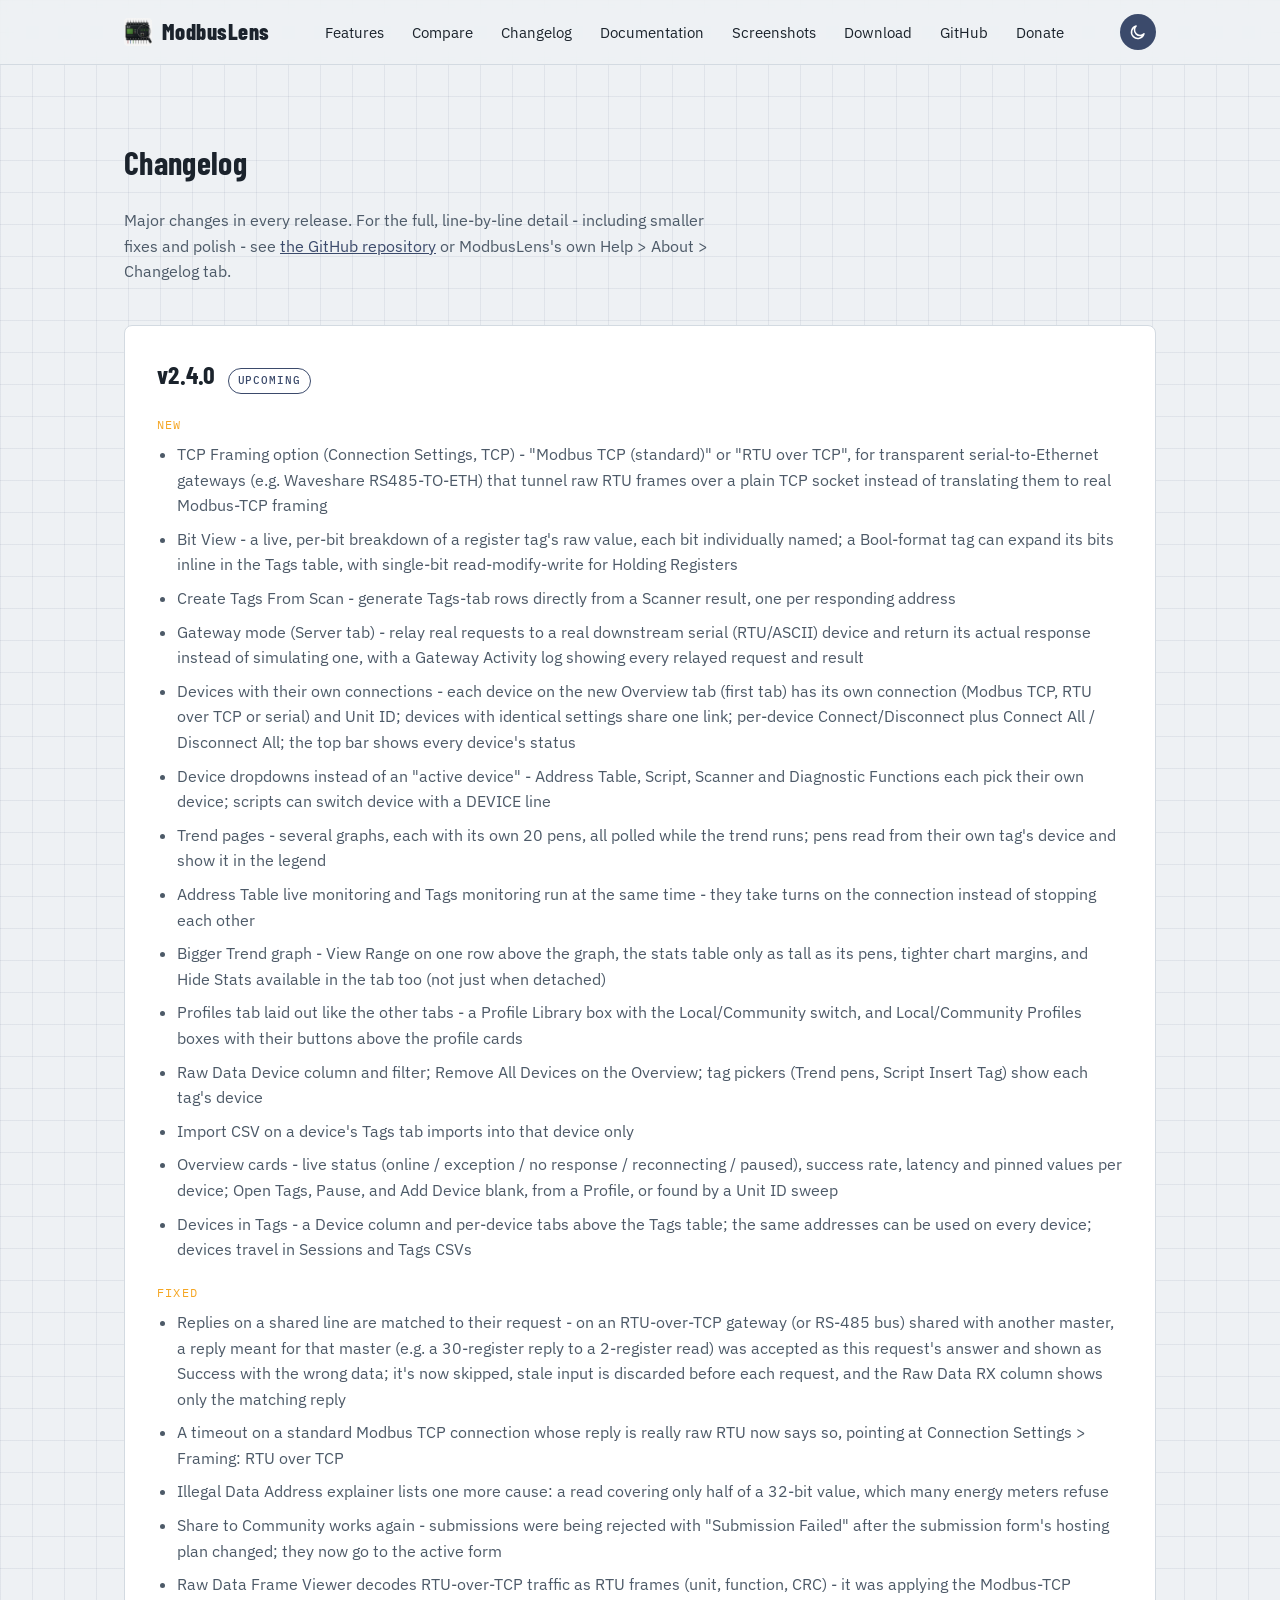
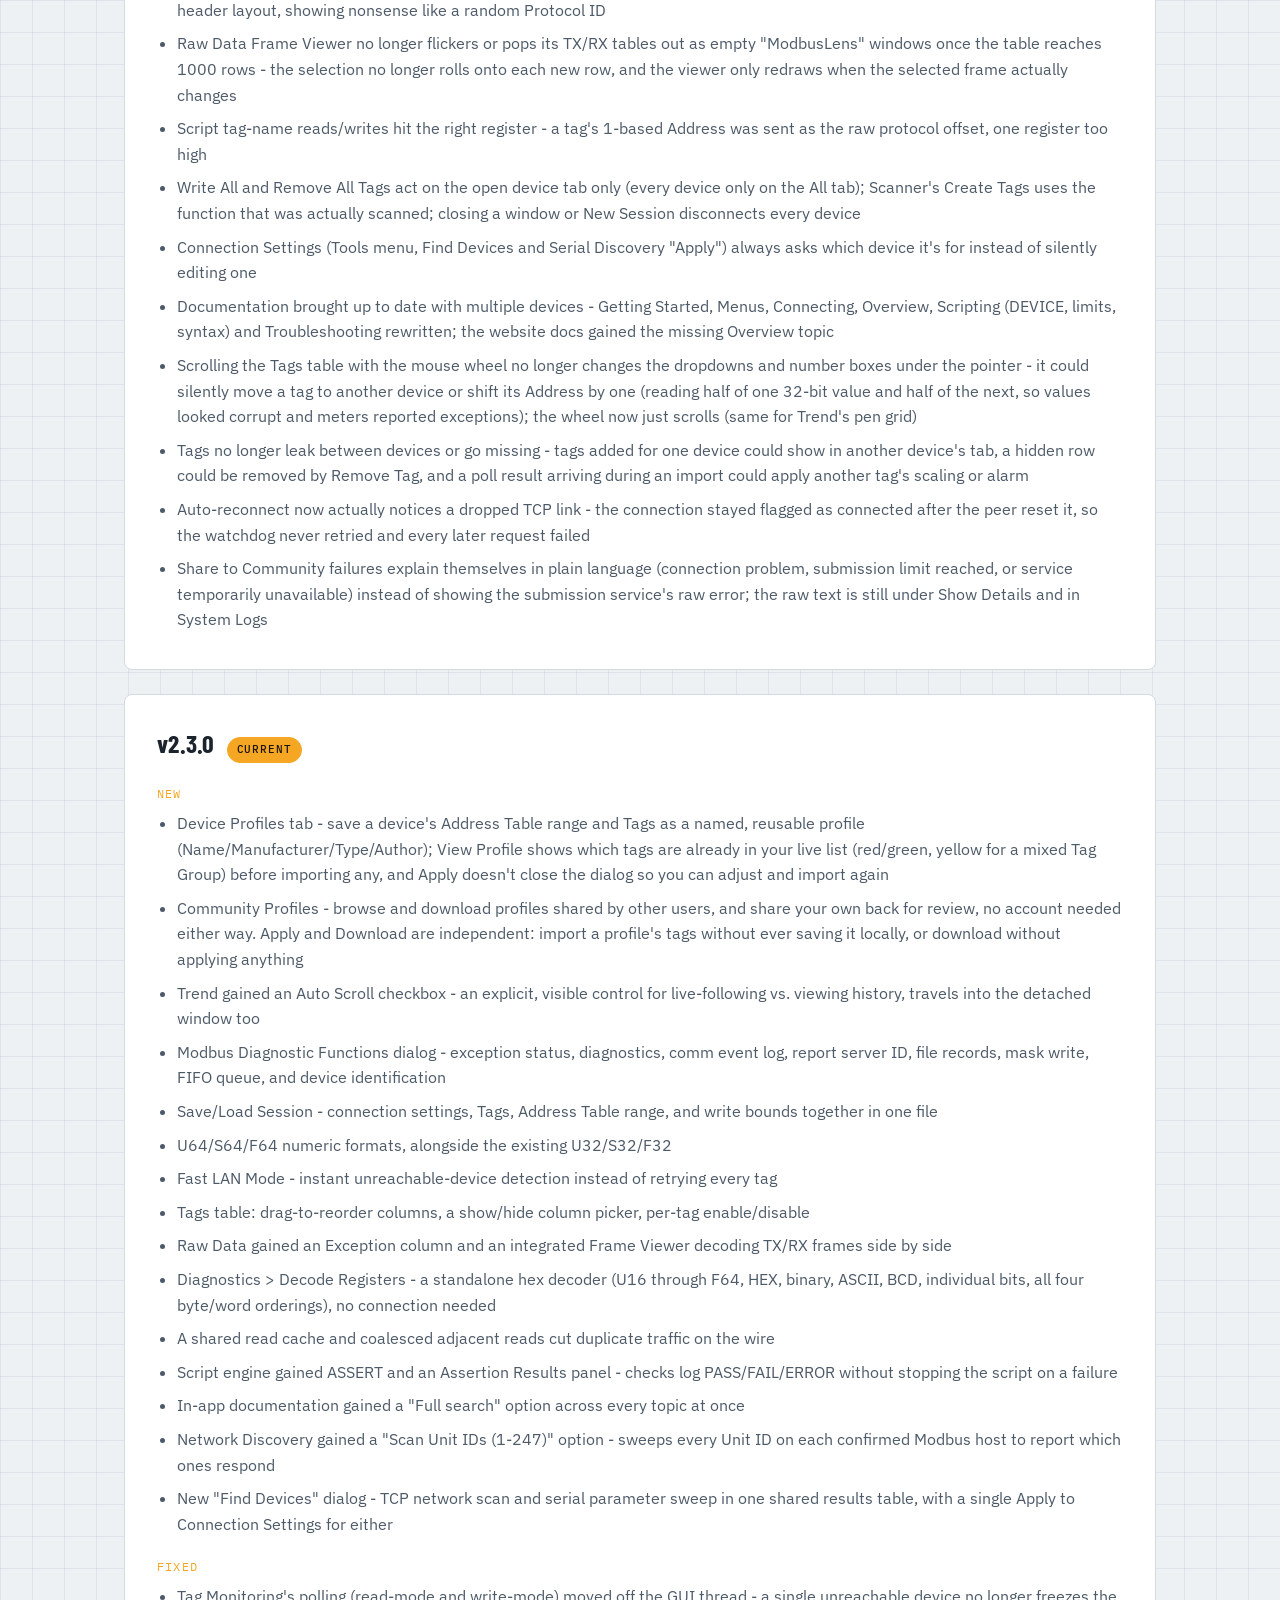
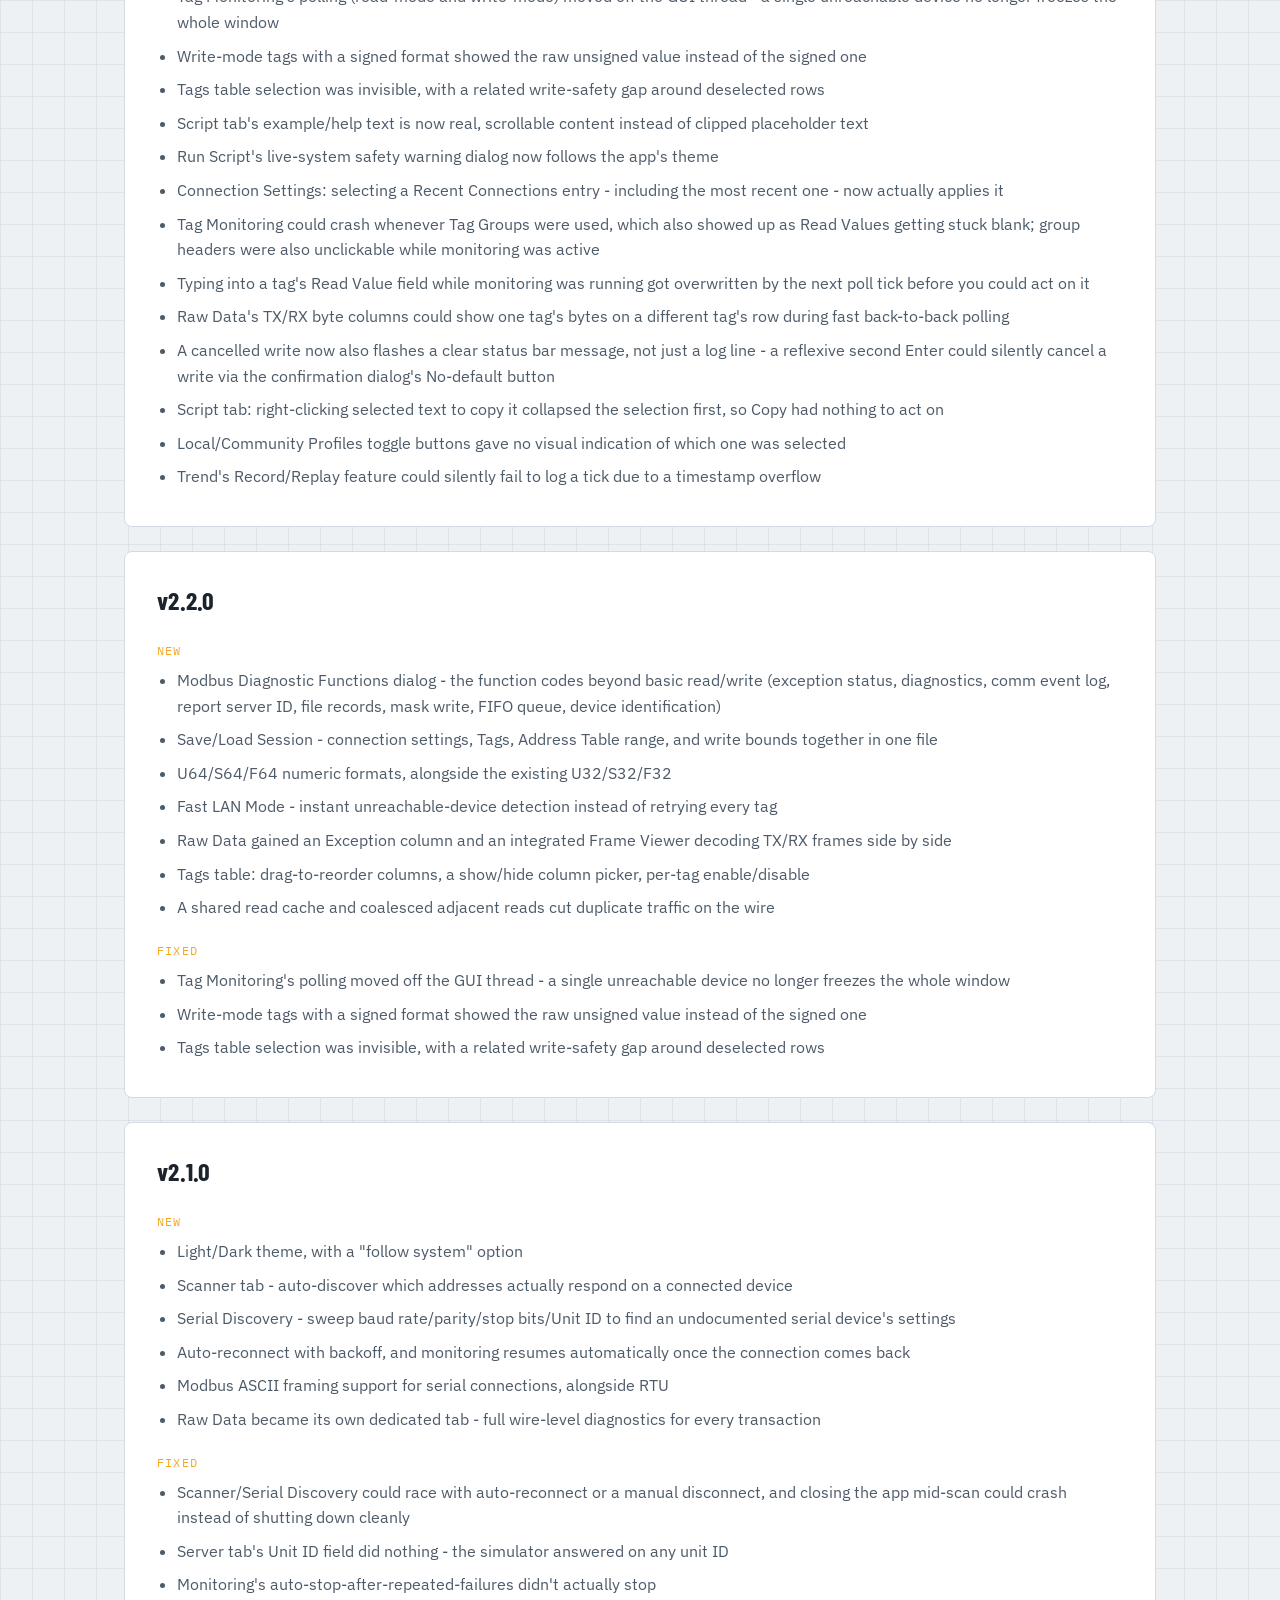
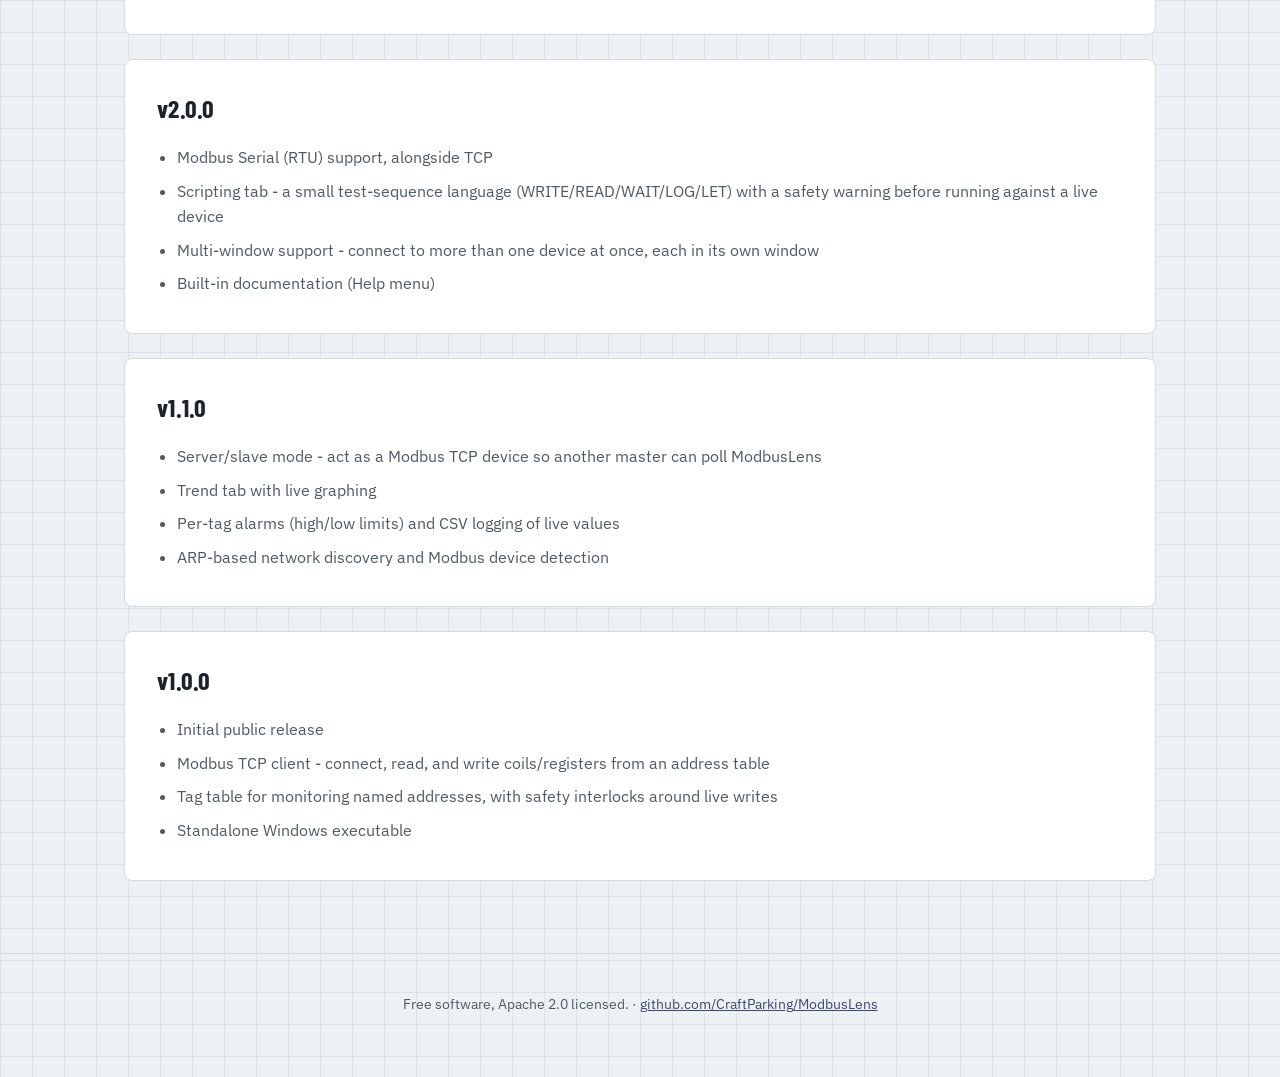
==== docs/changelog.html @ 12ac9460 "Fix frame viewer, run monitors together" ====
<!DOCTYPE html>
<html lang="en">
<head>
<meta charset="UTF-8">
<title>Changelog - ModbusLens</title>
<link rel="icon" href="assets/favicon.ico">
<meta name="description" content="ModbusLens release history - what's new and what's fixed in every version.">
<link rel="canonical" href="https://craftparking.github.io/ModbusLens/changelog.html">
<link rel="stylesheet" href="style.css">
<script>
  var saved = localStorage.getItem('theme');
  if (saved) document.documentElement.setAttribute('data-theme', saved);
</script>
</head>
<body>

<header class="topbar">
<div class="topbar-inner">
<a class="wordmark" href="index.html#top"><img src="assets/favicon.ico" alt="" width="28" height="28">ModbusLens</a>
<nav>
<a href="index.html#features">Features</a>
<a href="index.html#compare">Compare</a>
<a href="changelog.html">Changelog</a>
<a href="documentation.html">Documentation</a>
<a href="index.html#screenshots">Screenshots</a>
<a href="index.html#download">Download</a>
<a href="https://github.com/CraftParking/ModbusLens">GitHub</a>
<a href="https://buymeacoffee.com/craftparking">Donate</a>
</nav>
<div class="topbar-actions">
<button id="theme-toggle" aria-label="Toggle dark mode"></button>
</div>
</div>
</header>

<main>

<section id="changelog-list">
<h2 class="reveal">Changelog</h2>
<p class="changelog-intro reveal">Major changes in every release. For the full, line-by-line
detail - including smaller fixes and polish - see <a href="https://github.com/CraftParking/ModbusLens">the
GitHub repository</a> or ModbusLens's own Help &gt; About &gt; Changelog tab.</p>

<div class="changelog-stack">

<article class="panel-card changelog-card reveal">
<h3>v2.4.0 <span class="version-tag is-upcoming">Upcoming</span></h3>
<p class="changelog-sub">New</p>
<ul>
<li>TCP Framing option (Connection Settings, TCP) - "Modbus TCP (standard)" or "RTU over TCP", for transparent serial-to-Ethernet gateways (e.g. Waveshare RS485-TO-ETH) that tunnel raw RTU frames over a plain TCP socket instead of translating them to real Modbus-TCP framing</li>
<li>Bit View - a live, per-bit breakdown of a register tag's raw value, each bit individually named; a Bool-format tag can expand its bits inline in the Tags table, with single-bit read-modify-write for Holding Registers</li>
<li>Create Tags From Scan - generate Tags-tab rows directly from a Scanner result, one per responding address</li>
<li>Gateway mode (Server tab) - relay real requests to a real downstream serial (RTU/ASCII) device and return its actual response instead of simulating one, with a Gateway Activity log showing every relayed request and result</li>
<li>Devices with their own connections - each device on the new Overview tab (first tab) has its own connection (Modbus TCP, RTU over TCP or serial) and Unit ID; devices with identical settings share one link; per-device Connect/Disconnect plus Connect All / Disconnect All; the top bar shows every device's status</li>
<li>Device dropdowns instead of an "active device" - Address Table, Script, Scanner and Diagnostic Functions each pick their own device; scripts can switch device with a DEVICE line</li>
<li>Trend pages - several graphs, each with its own 20 pens, all polled while the trend runs; pens read from their own tag's device and show it in the legend</li>
<li>Address Table live monitoring and Tags monitoring run at the same time - they take turns on the connection instead of stopping each other</li>
<li>Bigger Trend graph - View Range on one row above the graph, the stats table only as tall as its pens, tighter chart margins, and Hide Stats available in the tab too (not just when detached)</li>
<li>Profiles tab laid out like the other tabs - a Profile Library box with the Local/Community switch, and Local/Community Profiles boxes with their buttons above the profile cards</li>
<li>Raw Data Device column and filter; Remove All Devices on the Overview; tag pickers (Trend pens, Script Insert Tag) show each tag's device</li>
<li>Import CSV on a device's Tags tab imports into that device only</li>
<li>Overview cards - live status (online / exception / no response / reconnecting / paused), success rate, latency and pinned values per device; Open Tags, Pause, and Add Device blank, from a Profile, or found by a Unit ID sweep</li>
<li>Devices in Tags - a Device column and per-device tabs above the Tags table; the same addresses can be used on every device; devices travel in Sessions and Tags CSVs</li>
</ul>
<p class="changelog-sub">Fixed</p>
<ul>
<li>Replies on a shared line are matched to their request - on an RTU-over-TCP gateway (or RS-485 bus) shared with another master, a reply meant for that master (e.g. a 30-register reply to a 2-register read) was accepted as this request's answer and shown as Success with the wrong data; it's now skipped, stale input is discarded before each request, and the Raw Data RX column shows only the matching reply</li>
<li>A timeout on a standard Modbus TCP connection whose reply is really raw RTU now says so, pointing at Connection Settings &gt; Framing: RTU over TCP</li>
<li>Illegal Data Address explainer lists one more cause: a read covering only half of a 32-bit value, which many energy meters refuse</li>
<li>Share to Community works again - submissions were being rejected with "Submission Failed" after the submission form's hosting plan changed; they now go to the active form</li>
<li>Raw Data Frame Viewer decodes RTU-over-TCP traffic as RTU frames (unit, function, CRC) - it was applying the Modbus-TCP header layout, showing nonsense like a random Protocol ID</li>
<li>Raw Data Frame Viewer no longer flickers or pops its TX/RX tables out as empty "ModbusLens" windows once the table reaches 1000 rows - the selection no longer rolls onto each new row, and the viewer only redraws when the selected frame actually changes</li>
<li>Script tag-name reads/writes hit the right register - a tag's 1-based Address was sent as the raw protocol offset, one register too high</li>
<li>Write All and Remove All Tags act on the open device tab only (every device only on the All tab); Scanner's Create Tags uses the function that was actually scanned; closing a window or New Session disconnects every device</li>
<li>Connection Settings (Tools menu, Find Devices and Serial Discovery "Apply") always asks which device it's for instead of silently editing one</li>
<li>Documentation brought up to date with multiple devices - Getting Started, Menus, Connecting, Overview, Scripting (DEVICE, limits, syntax) and Troubleshooting rewritten; the website docs gained the missing Overview topic</li>
<li>Scrolling the Tags table with the mouse wheel no longer changes the dropdowns and number boxes under the pointer - it could silently move a tag to another device or shift its Address by one (reading half of one 32-bit value and half of the next, so values looked corrupt and meters reported exceptions); the wheel now just scrolls (same for Trend's pen grid)</li>
<li>Tags no longer leak between devices or go missing - tags added for one device could show in another device's tab, a hidden row could be removed by Remove Tag, and a poll result arriving during an import could apply another tag's scaling or alarm</li>
<li>Auto-reconnect now actually notices a dropped TCP link - the connection stayed flagged as connected after the peer reset it, so the watchdog never retried and every later request failed</li>
<li>Share to Community failures explain themselves in plain language (connection problem, submission limit reached, or service temporarily unavailable) instead of showing the submission service's raw error; the raw text is still under Show Details and in System Logs</li>
</ul>
</article>

<article class="panel-card changelog-card reveal">
<h3>v2.3.0 <span class="version-tag is-current">Current</span></h3>
<p class="changelog-sub">New</p>
<ul>
<li>Device Profiles tab - save a device's Address Table range and Tags as a named, reusable profile (Name/Manufacturer/Type/Author); View Profile shows which tags are already in your live list (red/green, yellow for a mixed Tag Group) before importing any, and Apply doesn't close the dialog so you can adjust and import again</li>
<li>Community Profiles - browse and download profiles shared by other users, and share your own back for review, no account needed either way. Apply and Download are independent: import a profile's tags without ever saving it locally, or download without applying anything</li>
<li>Trend gained an Auto Scroll checkbox - an explicit, visible control for live-following vs. viewing history, travels into the detached window too</li>
<li>Modbus Diagnostic Functions dialog - exception status, diagnostics, comm event log, report server ID, file records, mask write, FIFO queue, and device identification</li>
<li>Save/Load Session - connection settings, Tags, Address Table range, and write bounds together in one file</li>
<li>U64/S64/F64 numeric formats, alongside the existing U32/S32/F32</li>
<li>Fast LAN Mode - instant unreachable-device detection instead of retrying every tag</li>
<li>Tags table: drag-to-reorder columns, a show/hide column picker, per-tag enable/disable</li>
<li>Raw Data gained an Exception column and an integrated Frame Viewer decoding TX/RX frames side by side</li>
<li>Diagnostics &gt; Decode Registers - a standalone hex decoder (U16 through F64, HEX, binary, ASCII, BCD, individual bits, all four byte/word orderings), no connection needed</li>
<li>A shared read cache and coalesced adjacent reads cut duplicate traffic on the wire</li>
<li>Script engine gained ASSERT and an Assertion Results panel - checks log PASS/FAIL/ERROR without stopping the script on a failure</li>
<li>In-app documentation gained a "Full search" option across every topic at once</li>
<li>Network Discovery gained a "Scan Unit IDs (1-247)" option - sweeps every Unit ID on each confirmed Modbus host to report which ones respond</li>
<li>New "Find Devices" dialog - TCP network scan and serial parameter sweep in one shared results table, with a single Apply to Connection Settings for either</li>
</ul>
<p class="changelog-sub">Fixed</p>
<ul>
<li>Tag Monitoring's polling (read-mode and write-mode) moved off the GUI thread - a single unreachable device no longer freezes the whole window</li>
<li>Write-mode tags with a signed format showed the raw unsigned value instead of the signed one</li>
<li>Tags table selection was invisible, with a related write-safety gap around deselected rows</li>
<li>Script tab's example/help text is now real, scrollable content instead of clipped placeholder text</li>
<li>Run Script's live-system safety warning dialog now follows the app's theme</li>
<li>Connection Settings: selecting a Recent Connections entry - including the most recent one - now actually applies it</li>
<li>Tag Monitoring could crash whenever Tag Groups were used, which also showed up as Read Values getting stuck blank; group headers were also unclickable while monitoring was active</li>
<li>Typing into a tag's Read Value field while monitoring was running got overwritten by the next poll tick before you could act on it</li>
<li>Raw Data's TX/RX byte columns could show one tag's bytes on a different tag's row during fast back-to-back polling</li>
<li>A cancelled write now also flashes a clear status bar message, not just a log line - a reflexive second Enter could silently cancel a write via the confirmation dialog's No-default button</li>
<li>Script tab: right-clicking selected text to copy it collapsed the selection first, so Copy had nothing to act on</li>
<li>Local/Community Profiles toggle buttons gave no visual indication of which one was selected</li>
<li>Trend's Record/Replay feature could silently fail to log a tick due to a timestamp overflow</li>
</ul>
</article>

<article class="panel-card changelog-card reveal">
<h3>v2.2.0</h3>
<p class="changelog-sub">New</p>
<ul>
<li>Modbus Diagnostic Functions dialog - the function codes beyond basic read/write (exception status, diagnostics, comm event log, report server ID, file records, mask write, FIFO queue, device identification)</li>
<li>Save/Load Session - connection settings, Tags, Address Table range, and write bounds together in one file</li>
<li>U64/S64/F64 numeric formats, alongside the existing U32/S32/F32</li>
<li>Fast LAN Mode - instant unreachable-device detection instead of retrying every tag</li>
<li>Raw Data gained an Exception column and an integrated Frame Viewer decoding TX/RX frames side by side</li>
<li>Tags table: drag-to-reorder columns, a show/hide column picker, per-tag enable/disable</li>
<li>A shared read cache and coalesced adjacent reads cut duplicate traffic on the wire</li>
</ul>
<p class="changelog-sub">Fixed</p>
<ul>
<li>Tag Monitoring's polling moved off the GUI thread - a single unreachable device no longer freezes the whole window</li>
<li>Write-mode tags with a signed format showed the raw unsigned value instead of the signed one</li>
<li>Tags table selection was invisible, with a related write-safety gap around deselected rows</li>
</ul>
</article>

<article class="panel-card changelog-card reveal">
<h3>v2.1.0</h3>
<p class="changelog-sub">New</p>
<ul>
<li>Light/Dark theme, with a "follow system" option</li>
<li>Scanner tab - auto-discover which addresses actually respond on a connected device</li>
<li>Serial Discovery - sweep baud rate/parity/stop bits/Unit ID to find an undocumented serial device's settings</li>
<li>Auto-reconnect with backoff, and monitoring resumes automatically once the connection comes back</li>
<li>Modbus ASCII framing support for serial connections, alongside RTU</li>
<li>Raw Data became its own dedicated tab - full wire-level diagnostics for every transaction</li>
</ul>
<p class="changelog-sub">Fixed</p>
<ul>
<li>Scanner/Serial Discovery could race with auto-reconnect or a manual disconnect, and closing the app mid-scan could crash instead of shutting down cleanly</li>
<li>Server tab's Unit ID field did nothing - the simulator answered on any unit ID</li>
<li>Monitoring's auto-stop-after-repeated-failures didn't actually stop</li>
</ul>
</article>

<article class="panel-card changelog-card reveal">
<h3>v2.0.0</h3>
<ul>
<li>Modbus Serial (RTU) support, alongside TCP</li>
<li>Scripting tab - a small test-sequence language (WRITE/READ/WAIT/LOG/LET) with a safety warning before running against a live device</li>
<li>Multi-window support - connect to more than one device at once, each in its own window</li>
<li>Built-in documentation (Help menu)</li>
</ul>
</article>

<article class="panel-card changelog-card reveal">
<h3>v1.1.0</h3>
<ul>
<li>Server/slave mode - act as a Modbus TCP device so another master can poll ModbusLens</li>
<li>Trend tab with live graphing</li>
<li>Per-tag alarms (high/low limits) and CSV logging of live values</li>
<li>ARP-based network discovery and Modbus device detection</li>
</ul>
</article>

<article class="panel-card changelog-card reveal">
<h3>v1.0.0</h3>
<ul>
<li>Initial public release</li>
<li>Modbus TCP client - connect, read, and write coils/registers from an address table</li>
<li>Tag table for monitoring named addresses, with safety interlocks around live writes</li>
<li>Standalone Windows executable</li>
</ul>
</article>

</div>
</section>

</main>

<footer>
<p>Free software, Apache 2.0 licensed. &middot; <a href="https://github.com/CraftParking/ModbusLens">github.com/CraftParking/ModbusLens</a></p>
</footer>

<script>
  var root = document.documentElement;
  var btn = document.getElementById('theme-toggle');

  var SUN_ICON = '<svg viewBox="0 0 24 24"><circle cx="12" cy="12" r="4"/><line x1="12" y1="2" x2="12" y2="4"/><line x1="12" y1="20" x2="12" y2="22"/><line x1="4.93" y1="4.93" x2="6.34" y2="6.34"/><line x1="17.66" y1="17.66" x2="19.07" y2="19.07"/><line x1="2" y1="12" x2="4" y2="12"/><line x1="20" y1="12" x2="22" y2="12"/><line x1="4.93" y1="19.07" x2="6.34" y2="17.66"/><line x1="17.66" y1="6.34" x2="19.07" y2="4.93"/></svg>';
  var MOON_ICON = '<svg viewBox="0 0 24 24"><path d="M20 14.5A8.5 8.5 0 1 1 9.5 4a6.5 6.5 0 0 0 10.5 10.5z"/></svg>';

  function isDark() {
    var attr = root.getAttribute('data-theme');
    if (attr) return attr === 'dark';
    return window.matchMedia('(prefers-color-scheme: dark)').matches;
  }

  function updateIcon() {
    var dark = isDark();
    btn.innerHTML = dark ? SUN_ICON : MOON_ICON;
    btn.className = dark ? 'icon-sun' : 'icon-moon';
  }

  btn.addEventListener('click', function () {
    var next = isDark() ? 'light' : 'dark';
    root.setAttribute('data-theme', next);
    localStorage.setItem('theme', next);
    updateIcon();
  });

  updateIcon();

  var revealItems = document.querySelectorAll('.reveal');
  if ('IntersectionObserver' in window) {
    var observer = new IntersectionObserver(function (entries) {
      entries.forEach(function (entry) {
        if (entry.isIntersecting) {
          entry.target.classList.add('is-visible');
          observer.unobserve(entry.target);
        }
      });
    }, { threshold: 0.15 });
    revealItems.forEach(function (el) { observer.observe(el); });
  } else {
    revealItems.forEach(function (el) { el.classList.add('is-visible'); });
  }
</script>

</body>
</html>
---- docs/style.css ----
/* ---------------------------------------------------------------
   Design system: "instrument panel" - gunmetal ground, one live
   amber accent (like a panel indicator lamp), steel-blue structure,
   condensed nameplate display type + monospace register data.
----------------------------------------------------------------*/

@import url('https://fonts.googleapis.com/css2?family=Barlow+Condensed:wght@600;700;800&family=IBM+Plex+Sans:wght@400;500;600&family=IBM+Plex+Mono:wght@400;500&display=swap');

:root {
  --panel: #eef1f4;
  --panel-raised: #ffffff;
  --ink: #1b232c;
  --muted: #4d5a68;
  --line: #d3dae1;
  --accent: #f5a623;
  --accent-ink: #1b140a;
  --steel: #3b4a6b;
  --grid-line: rgba(59, 74, 107, 0.08);

  --font-display: "Barlow Condensed", sans-serif;
  --font-body: "IBM Plex Sans", sans-serif;
  --font-mono: "IBM Plex Mono", monospace;
}

@media (prefers-color-scheme: dark) {
  :root:not([data-theme="light"]) {
    --panel: #12161b;
    --panel-raised: #181d24;
    --ink: #e7ecf1;
    --muted: #92a0b0;
    --line: #2a323c;
    --accent-ink: #1b140a;
    --grid-line: rgba(245, 166, 35, 0.06);
  }
}

:root[data-theme="dark"] {
  --panel: #12161b;
  --panel-raised: #181d24;
  --ink: #e7ecf1;
  --muted: #92a0b0;
  --line: #2a323c;
  --accent-ink: #1b140a;
  --grid-line: rgba(245, 166, 35, 0.06);
}

* {
  box-sizing: border-box;
}

@media (prefers-reduced-motion: no-preference) {
  html {
    scroll-behavior: smooth;
  }
}

body {
  margin: 0;
  font-family: var(--font-body);
  background: var(--panel);
  color: var(--ink);
  line-height: 1.6;
  transition: background-color 0.4s ease, color 0.4s ease;
  background-image:
    linear-gradient(var(--grid-line) 1px, transparent 1px),
    linear-gradient(90deg, var(--grid-line) 1px, transparent 1px);
  background-size: 32px 32px;
}

h1, h2, h3 {
  font-family: var(--font-display);
  font-weight: 700;
  text-wrap: balance;
  letter-spacing: 0.01em;
}

a {
  color: var(--steel);
  transition: color 0.3s ease;
}

a:hover {
  color: var(--accent);
}

a:focus-visible, button:focus-visible {
  outline: 2px solid var(--accent);
  outline-offset: 2px;
}

.eyebrow {
  font-family: var(--font-mono);
  font-size: 0.75rem;
  letter-spacing: 0.12em;
  color: var(--accent);
  margin: 0 0 6px 0;
}

/* ---------------- Top bar ---------------- */

.topbar {
  position: sticky;
  top: 0;
  z-index: 10;
  backdrop-filter: blur(8px);
  background: color-mix(in srgb, var(--panel) 85%, transparent);
  border-bottom: 1px solid var(--line);
}

.topbar-inner {
  max-width: 1080px;
  margin: 0 auto;
  padding: 14px 24px;
  display: flex;
  align-items: center;
  justify-content: space-between;
  gap: 24px;
}

.wordmark {
  font-family: var(--font-display);
  font-size: 1.4rem;
  font-weight: 800;
  color: var(--ink);
  text-decoration: none;
  letter-spacing: 0.02em;
  display: flex;
  align-items: center;
  gap: 10px;
}

.wordmark img {
  border-radius: 4px;
}

.wordmark:hover {
  color: var(--ink);
}

.topbar nav {
  display: flex;
  gap: 28px;
  font-size: 0.95rem;
}

.topbar nav a {
  color: var(--ink);
  text-decoration: none;
}

.topbar nav a:hover {
  color: var(--accent);
}

.topbar-actions {
  display: flex;
  align-items: center;
  gap: 16px;
}

/* ---------------- Theme toggle ---------------- */

#theme-toggle {
  width: 36px;
  height: 36px;
  border-radius: 50%;
  border: none;
  display: flex;
  align-items: center;
  justify-content: center;
  cursor: pointer;
  transition: background-color 0.4s ease;
  flex-shrink: 0;
}

#theme-toggle.icon-sun {
  background: var(--accent);
}

#theme-toggle.icon-moon {
  background: var(--steel);
}

#theme-toggle svg {
  width: 18px;
  height: 18px;
  stroke: #ffffff;
  fill: none;
  stroke-width: 2;
  stroke-linecap: round;
  stroke-linejoin: round;
}

/* ---------------- Layout shell ---------------- */

main {
  max-width: 1080px;
  margin: 0 auto;
  padding: 0 24px;
}

section {
  padding: 72px 0;
}

section h2 {
  font-size: 2rem;
  margin: 0 0 32px 0;
}

/* ---------------- Hero ---------------- */

.hero-inner {
  display: grid;
  grid-template-columns: 1.1fr 1fr;
  gap: 48px;
  align-items: center;
}

.hero-copy h1 {
  font-size: 3.2rem;
  line-height: 1.05;
  margin: 0 0 20px 0;
}

.hero-copy p {
  font-size: 1.1rem;
  color: var(--muted);
  max-width: 46ch;
  margin: 0 0 28px 0;
}

.cta-row {
  display: flex;
  gap: 12px;
  margin-bottom: 24px;
}

.btn {
  display: inline-flex;
  align-items: center;
  gap: 8px;
  padding: 12px 24px;
  border-radius: 4px;
  font-family: var(--font-body);
  font-weight: 600;
  text-decoration: none;
  transition: transform 0.2s ease, box-shadow 0.2s ease;
}

.btn svg {
  flex-shrink: 0;
}

.btn-block {
  display: flex;
  justify-content: center;
  width: 100%;
  margin-bottom: 12px;
}

.btn:hover {
  transform: translateY(-2px);
}

.btn-primary {
  background: var(--accent);
  color: var(--accent-ink);
}

.btn-primary:hover {
  color: var(--accent-ink);
  box-shadow: 0 6px 20px rgba(245, 166, 35, 0.3);
}

.btn-secondary {
  background: transparent;
  color: var(--ink);
  border: 1px solid var(--line);
}

.btn-secondary:hover {
  color: var(--ink);
  border-color: var(--steel);
}

.badge-row {
  display: flex;
  gap: 8px;
  flex-wrap: wrap;
}

.badge-row img {
  display: block;
  height: 20px;
}

.panel-card {
  background: var(--panel-raised);
  border: 1px solid var(--line);
  border-radius: 8px;
  overflow: hidden;
}

.panel-card img {
  display: block;
  width: 100%;
}

/* ---------------- Features ---------------- */

.feature-grid {
  display: grid;
  grid-template-columns: repeat(3, 1fr);
  gap: 20px;
}

.feature-card {
  padding: 24px;
}

.feature-card h3 {
  font-size: 1.4rem;
  margin: 0 0 12px 0;
}

.feature-card ul {
  margin: 0;
  padding-left: 20px;
  color: var(--muted);
}

.feature-card li {
  margin-bottom: 8px;
}

/* ---------------- Compare ---------------- */

.compare-table-wrap {
  background: var(--panel-raised);
  border: 1px solid var(--line);
  border-radius: 8px;
  overflow-x: auto;
}

.compare-table {
  width: 100%;
  border-collapse: collapse;
  font-size: 0.92rem;
}

.compare-table th,
.compare-table td {
  padding: 10px 16px;
  border-bottom: 1px solid var(--line);
  text-align: center;
  white-space: nowrap;
}

.compare-table th:first-child,
.compare-table td:first-child {
  text-align: left;
  white-space: normal;
  color: var(--ink);
}

.compare-table thead th {
  color: var(--muted);
  font-weight: 600;
  font-size: 0.78rem;
  text-transform: uppercase;
  letter-spacing: 0.03em;
}

.compare-table tbody td {
  color: var(--muted);
}

.compare-table tbody tr:last-child td {
  border-bottom: none;
}

.compare-table .compare-highlight {
  background: color-mix(in srgb, var(--accent) 12%, transparent);
  color: var(--ink);
  font-weight: 600;
}

.compare-legend {
  color: var(--muted);
  font-size: 0.85rem;
  margin: 12px 0 0 0;
}

/* ---------------- Changelog ---------------- */

.changelog-intro {
  color: var(--muted);
  max-width: 60ch;
  margin: -12px 0 40px 0;
}

.changelog-stack {
  display: flex;
  flex-direction: column;
  gap: 24px;
}

.changelog-card {
  padding: 28px 32px;
}

.changelog-card h3 {
  font-size: 1.6rem;
  margin: 0 0 16px 0;
  display: flex;
  align-items: baseline;
  gap: 12px;
}

.version-tag {
  font-family: var(--font-mono);
  font-size: 0.7rem;
  font-weight: 500;
  letter-spacing: 0.08em;
  text-transform: uppercase;
  padding: 3px 9px;
  border-radius: 999px;
  border: 1px solid var(--line);
  color: var(--muted);
}

.version-tag.is-current {
  color: var(--accent-ink);
  background: var(--accent);
  border-color: var(--accent);
}

.version-tag.is-upcoming {
  color: var(--steel);
  border-color: var(--steel);
}

.changelog-sub {
  font-family: var(--font-mono);
  font-size: 0.75rem;
  letter-spacing: 0.1em;
  text-transform: uppercase;
  color: var(--accent);
  margin: 20px 0 8px 0;
}

.changelog-card ul {
  margin: 0;
  padding-left: 20px;
  color: var(--muted);
}

.changelog-card li {
  margin-bottom: 8px;
}

/* ---------------- Documentation ---------------- */

.doc-intro {
  color: var(--muted);
  max-width: 60ch;
  margin: -12px 0 40px 0;
}

.doc-layout {
  display: grid;
  grid-template-columns: 220px 1fr;
  gap: 40px;
  align-items: start;
}

.doc-sidebar {
  position: sticky;
  top: 88px;
  max-height: calc(100vh - 120px);
  overflow-y: auto;
  overflow-x: hidden;
  padding-right: 4px;
}

.doc-search {
  position: sticky;
  top: 0;
  z-index: 1;
  display: flex;
  align-items: center;
  gap: 6px;
  border: 1px solid var(--line);
  border-radius: 9px;
  background: var(--panel-raised);
  box-shadow: 0 1px 3px rgba(0, 0, 0, 0.06);
  padding: 9px 8px 9px 12px;
  margin-bottom: 14px;
}

.doc-search-icon {
  width: 15px;
  height: 15px;
  flex-shrink: 0;
  color: var(--muted);
}

.doc-search-icon svg {
  width: 100%;
  height: 100%;
  fill: none;
  stroke: currentColor;
  stroke-width: 2;
  stroke-linecap: round;
  stroke-linejoin: round;
}

.doc-search input {
  flex: 1 1 auto;
  min-width: 0;
  border: none;
  background: transparent;
  color: var(--ink);
  font-family: var(--font-body);
  font-size: 0.9rem;
  outline: none;
}

.doc-search input::placeholder {
  color: var(--muted);
}

.doc-search-count {
  font-family: var(--font-mono);
  font-size: 0.72rem;
  color: var(--muted);
  white-space: nowrap;
  min-width: 2.6em;
  text-align: right;
}

.doc-search-controls {
  display: flex;
  align-items: center;
  gap: 2px;
  padding-left: 4px;
  border-left: 1px solid var(--line);
}

.doc-search button {
  width: 24px;
  height: 24px;
  display: flex;
  align-items: center;
  justify-content: center;
  border: none;
  border-radius: 6px;
  background: transparent;
  color: var(--muted);
  cursor: pointer;
  flex-shrink: 0;
}

.doc-search button:hover:not(:disabled) {
  background: var(--grid-line);
  color: var(--accent);
}

.doc-search button:disabled {
  opacity: 0.3;
  cursor: default;
}

.doc-search button svg {
  width: 14px;
  height: 14px;
  fill: none;
  stroke: currentColor;
  stroke-width: 2;
  stroke-linecap: round;
  stroke-linejoin: round;
}

.doc-nav {
  display: flex;
  flex-direction: column;
  gap: 2px;
}

.doc-nav a {
  padding: 7px 10px;
  border-radius: 6px;
  font-size: 0.9rem;
  text-decoration: none;
  color: var(--muted);
  border-left: 2px solid transparent;
}

.doc-nav a:hover {
  color: var(--ink);
  background: var(--grid-line);
}

.doc-nav a.is-active {
  color: var(--ink);
  background: var(--grid-line);
  border-left-color: var(--accent);
  font-weight: 600;
}

.doc-content {
  min-width: 0;
}

.doc-hit {
  background: color-mix(in srgb, var(--accent) 35%, transparent);
  color: var(--ink);
  border-radius: 2px;
  scroll-margin-top: 96px;
}

.doc-hit.is-current {
  background: var(--accent);
  color: var(--accent-ink);
}

.doc-section {
  padding: 32px 0;
  border-bottom: 1px solid var(--line);
  scroll-margin-top: 88px;
}

.doc-section:last-child {
  border-bottom: none;
}

.doc-section h2 {
  font-size: 1.6rem;
  margin: 0 0 16px 0;
}

.doc-section h3 {
  font-size: 1.1rem;
  margin: 24px 0 10px 0;
}

.doc-section p,
.doc-section li {
  color: var(--muted);
}

.doc-section ul,
.doc-section ol {
  padding-left: 22px;
}

.doc-section li {
  margin-bottom: 6px;
}

.doc-section code {
  font-family: var(--font-mono);
  background: var(--grid-line);
  border-radius: 4px;
  padding: 1px 5px;
  font-size: 0.92em;
  color: var(--ink);
}

.doc-section pre {
  font-family: var(--font-mono);
  background: var(--panel);
  border: 1px solid var(--line);
  border-radius: 8px;
  padding: 12px 16px;
  overflow-x: auto;
  font-size: 0.9rem;
  color: var(--ink);
}

.doc-section table {
  border-collapse: collapse;
  margin: 8px 0;
  width: 100%;
}

.doc-section td {
  border: 1px solid var(--line);
  padding: 6px 12px;
  vertical-align: top;
  color: var(--muted);
}

/* ---------------- Screenshots ---------------- */

.shot-stack {
  display: grid;
  grid-template-columns: repeat(3, 1fr);
  gap: 20px;
}

.shot-stack figure {
  margin: 0;
  display: flex;
  flex-direction: column;
}

.shot-stack img {
  aspect-ratio: 16 / 10;
  object-fit: cover;
  object-position: top;
  cursor: zoom-in;
  transition: opacity 0.2s ease;
}

.shot-stack img:hover {
  opacity: 0.85;
}

/* ---------------- Lightbox ---------------- */

.lightbox {
  display: none;
  position: fixed;
  inset: 0;
  z-index: 100;
  background: rgba(8, 10, 13, 0.9);
  align-items: center;
  justify-content: center;
  padding: 40px;
}

.lightbox.is-open {
  display: flex;
}

.lightbox img {
  max-width: 100%;
  max-height: 100%;
  border-radius: 8px;
  box-shadow: 0 20px 60px rgba(0, 0, 0, 0.5);
}

.lightbox-close {
  position: absolute;
  top: 20px;
  right: 28px;
  background: none;
  border: none;
  color: #ffffff;
  font-size: 2.5rem;
  line-height: 1;
  cursor: pointer;
  padding: 8px;
}

/* ---------------- Download ---------------- */

.download-sub {
  color: var(--muted);
  font-size: 1.05rem;
  margin: 0 0 28px 0;
}

.platform-tabs {
  display: flex;
  gap: 12px;
  margin-bottom: 32px;
  flex-wrap: wrap;
}

.platform-tab {
  display: flex;
  align-items: center;
  gap: 8px;
  padding: 10px 20px;
  border-radius: 999px;
  border: 1px solid var(--line);
  background: transparent;
  font-family: var(--font-body);
  font-size: 0.95rem;
  font-weight: 600;
  color: var(--ink);
  cursor: pointer;
  transition: background-color 0.3s ease, border-color 0.3s ease;
}

.platform-tab.is-active {
  background: var(--accent);
  border-color: var(--accent);
  color: var(--accent-ink);
}

.platform-tab:disabled {
  opacity: 0.5;
  cursor: not-allowed;
}

.soon-tag {
  font-family: var(--font-mono);
  font-size: 0.65rem;
  letter-spacing: 0.06em;
  background: var(--panel);
  border: 1px solid var(--line);
  border-radius: 4px;
  padding: 2px 6px;
  color: var(--muted);
}

.download-grid {
  display: grid;
  grid-template-columns: 1.2fr 1fr;
  gap: 20px;
}

.download-card {
  padding: 28px;
}

.download-card h3 {
  font-size: 1.3rem;
  margin: 0 0 20px 0;
}

.download-note {
  font-size: 0.85rem;
  color: var(--muted);
  margin: 12px 0 0 0;
}

.req-list {
  list-style: none;
  margin: 0;
  padding: 0;
}

.req-list li {
  display: flex;
  align-items: flex-start;
  gap: 10px;
  margin-bottom: 14px;
  color: var(--muted);
}

.req-list li::before {
  content: "";
  flex-shrink: 0;
  width: 18px;
  height: 18px;
  margin-top: 2px;
  background-image: url("data:image/svg+xml,%3Csvg xmlns='http://www.w3.org/2000/svg' viewBox='0 0 24 24'%3E%3Ccircle cx='12' cy='12' r='12' fill='%233b4a6b'/%3E%3Cpath d='M7 12.5l3 3 7-7' fill='none' stroke='white' stroke-width='2.2' stroke-linecap='round' stroke-linejoin='round'/%3E%3C/svg%3E");
  background-size: contain;
  background-repeat: no-repeat;
}

/* ---------------- Scroll reveal ---------------- */

.reveal {
  opacity: 0;
  transform: translateY(16px);
  transition: opacity 0.6s ease, transform 0.6s ease;
}

.reveal.is-visible {
  opacity: 1;
  transform: translateY(0);
}

/* ---------------- Footer ---------------- */

footer {
  border-top: 1px solid var(--line);
  padding: 24px 0 48px 0;
  color: var(--muted);
  font-size: 0.9rem;
  text-align: center;
}

/* ---------------- Responsive ---------------- */

@media (max-width: 800px) {
  .hero-inner {
    grid-template-columns: 1fr;
  }

  .feature-grid {
    grid-template-columns: 1fr;
  }

  .shot-stack {
    grid-template-columns: 1fr;
  }

  .download-grid {
    grid-template-columns: 1fr;
  }

  .hero-copy h1 {
    font-size: 2.4rem;
  }

  .topbar nav {
    gap: 16px;
    font-size: 0.85rem;
  }

  .doc-layout {
    grid-template-columns: 1fr;
  }

  .doc-sidebar {
    position: static;
    max-height: none;
    overflow: visible;
  }

  .doc-search {
    position: static;
  }

  .doc-nav {
    flex-direction: row;
    flex-wrap: wrap;
  }
}

@media (prefers-reduced-motion: reduce) {
  * {
    transition: none !important;
  }

  .reveal {
    opacity: 1;
    transform: none;
  }
}
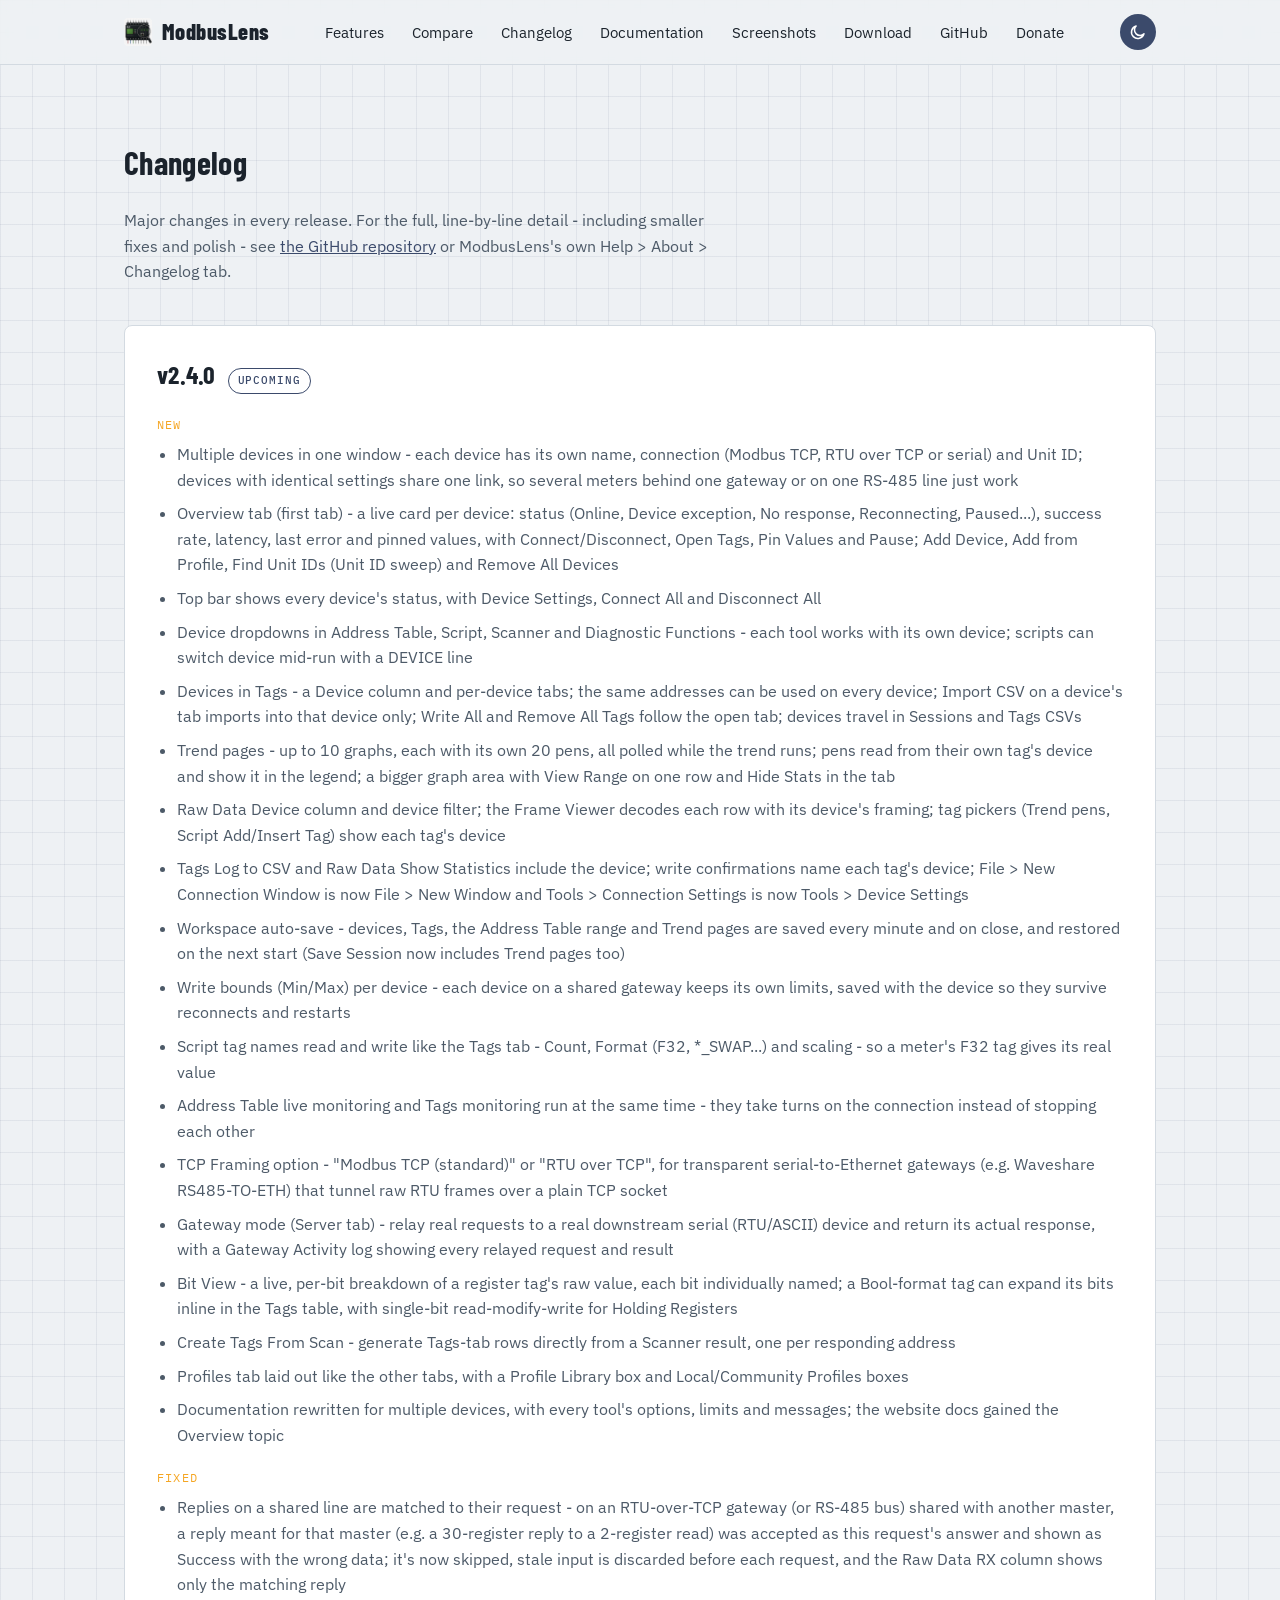
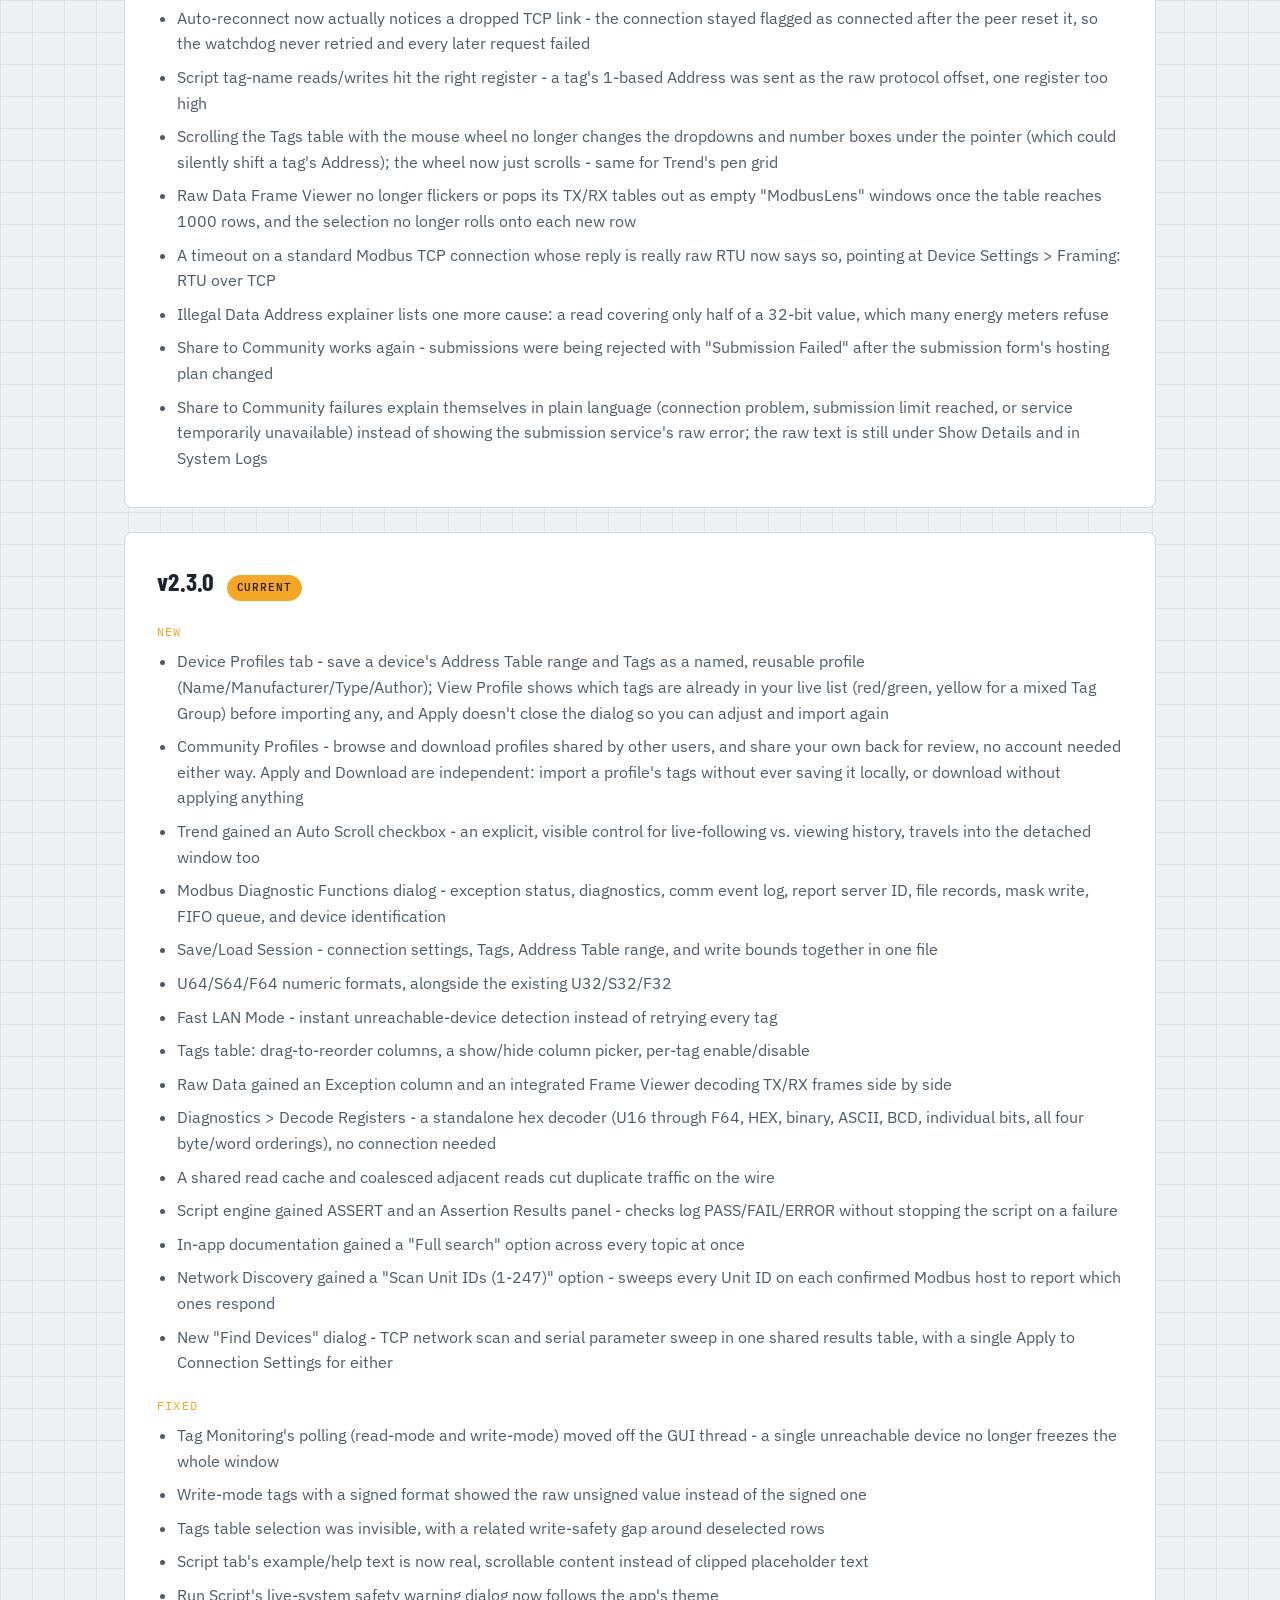
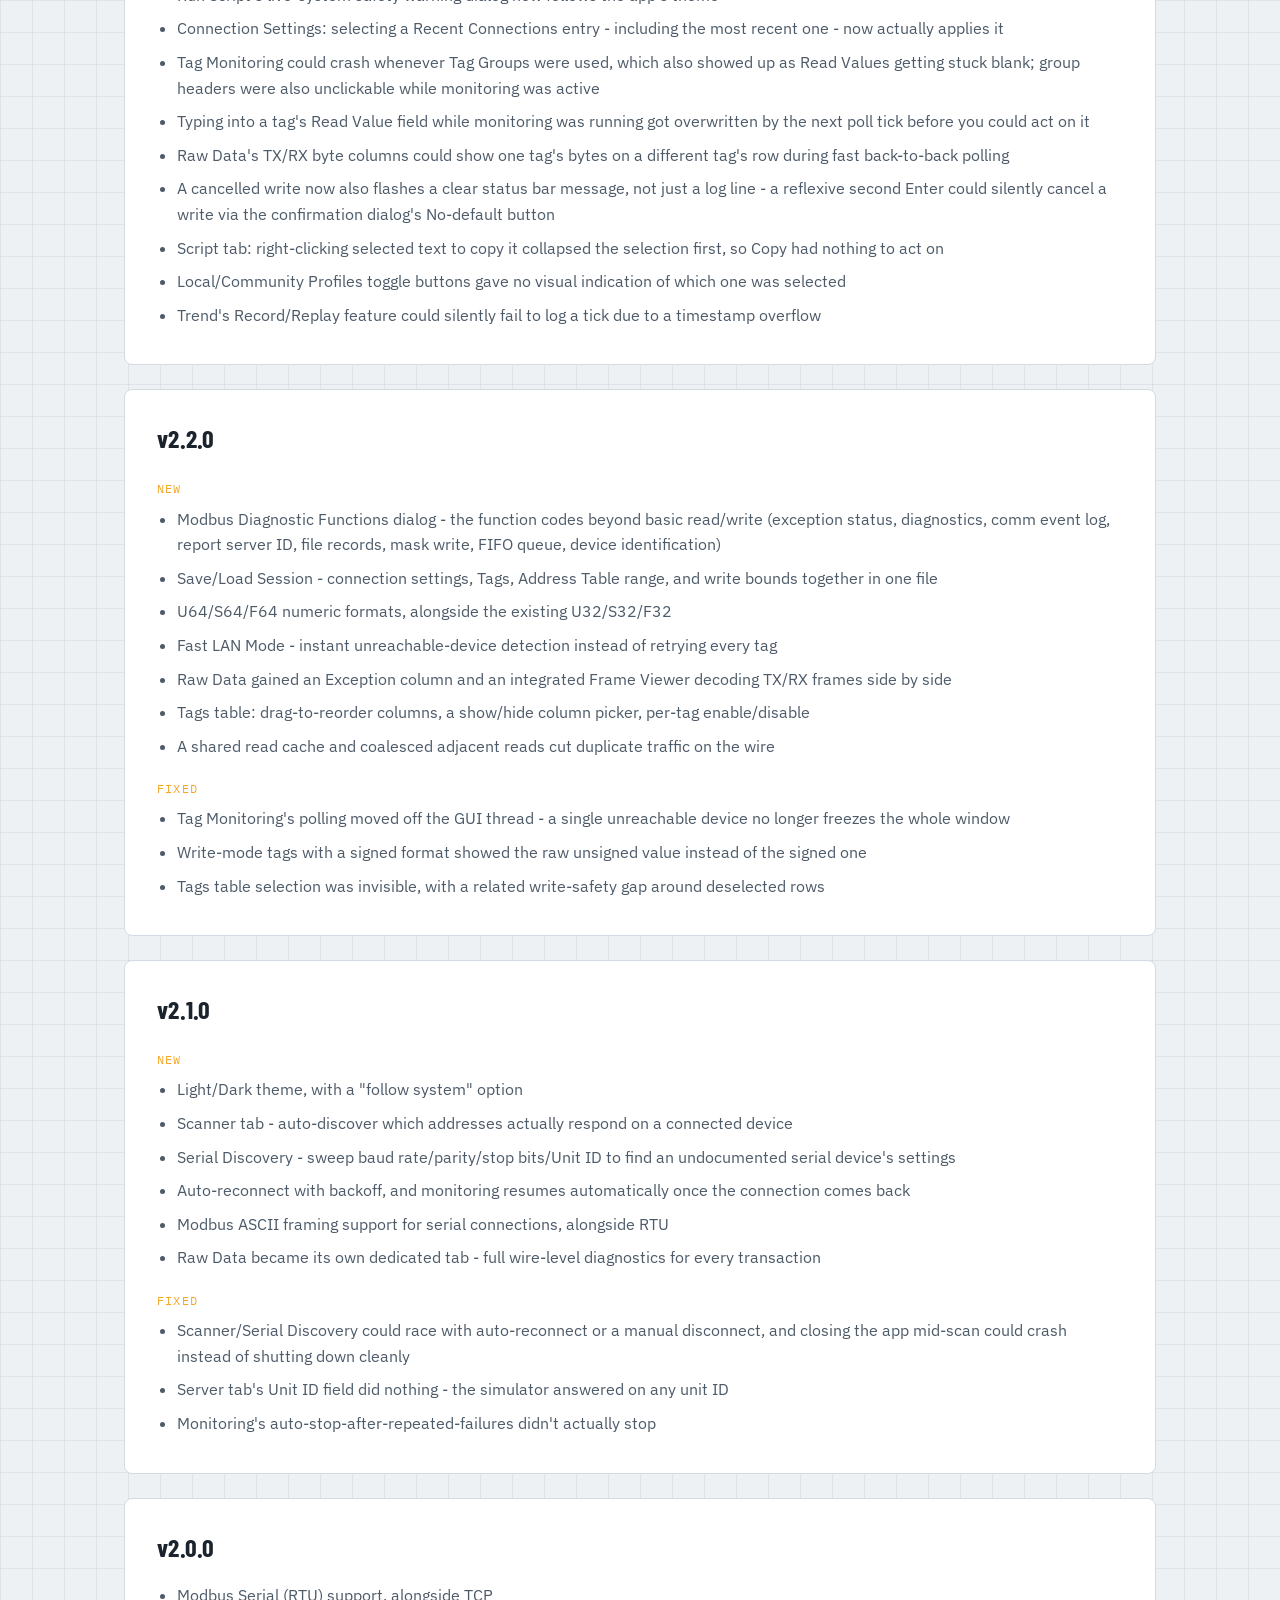
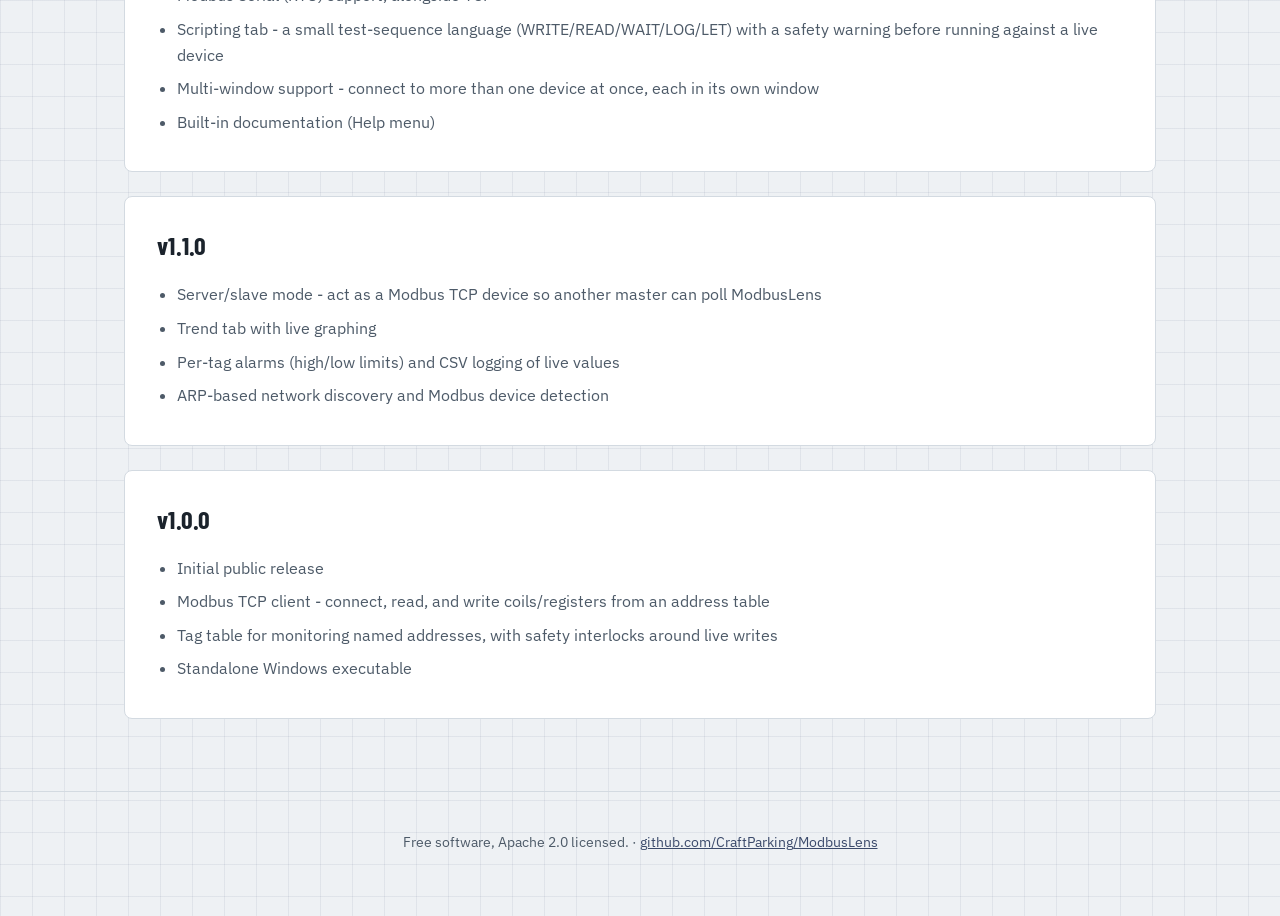
==== commit 32230083: "Auto-save workspace, per-device bounds, text pass" ====
--- a/docs/changelog.html
+++ b/docs/changelog.html
@@ -47,36 +47,35 @@
 <h3>v2.4.0 <span class="version-tag is-upcoming">Upcoming</span></h3>
 <p class="changelog-sub">New</p>
 <ul>
-<li>TCP Framing option (Connection Settings, TCP) - "Modbus TCP (standard)" or "RTU over TCP", for transparent serial-to-Ethernet gateways (e.g. Waveshare RS485-TO-ETH) that tunnel raw RTU frames over a plain TCP socket instead of translating them to real Modbus-TCP framing</li>
+<li>Multiple devices in one window - each device has its own name, connection (Modbus TCP, RTU over TCP or serial) and Unit ID; devices with identical settings share one link, so several meters behind one gateway or on one RS-485 line just work</li>
+<li>Overview tab (first tab) - a live card per device: status (Online, Device exception, No response, Reconnecting, Paused...), success rate, latency, last error and pinned values, with Connect/Disconnect, Open Tags, Pin Values and Pause; Add Device, Add from Profile, Find Unit IDs (Unit ID sweep) and Remove All Devices</li>
+<li>Top bar shows every device's status, with Device Settings, Connect All and Disconnect All</li>
+<li>Device dropdowns in Address Table, Script, Scanner and Diagnostic Functions - each tool works with its own device; scripts can switch device mid-run with a DEVICE line</li>
+<li>Devices in Tags - a Device column and per-device tabs; the same addresses can be used on every device; Import CSV on a device's tab imports into that device only; Write All and Remove All Tags follow the open tab; devices travel in Sessions and Tags CSVs</li>
+<li>Trend pages - up to 10 graphs, each with its own 20 pens, all polled while the trend runs; pens read from their own tag's device and show it in the legend; a bigger graph area with View Range on one row and Hide Stats in the tab</li>
+<li>Raw Data Device column and device filter; the Frame Viewer decodes each row with its device's framing; tag pickers (Trend pens, Script Add/Insert Tag) show each tag's device</li>
+<li>Tags Log to CSV and Raw Data Show Statistics include the device; write confirmations name each tag's device; File &gt; New Connection Window is now File &gt; New Window and Tools &gt; Connection Settings is now Tools &gt; Device Settings</li>
+<li>Workspace auto-save - devices, Tags, the Address Table range and Trend pages are saved every minute and on close, and restored on the next start (Save Session now includes Trend pages too)</li>
+<li>Write bounds (Min/Max) per device - each device on a shared gateway keeps its own limits, saved with the device so they survive reconnects and restarts</li>
+<li>Script tag names read and write like the Tags tab - Count, Format (F32, *_SWAP...) and scaling - so a meter's F32 tag gives its real value</li>
+<li>Address Table live monitoring and Tags monitoring run at the same time - they take turns on the connection instead of stopping each other</li>
+<li>TCP Framing option - "Modbus TCP (standard)" or "RTU over TCP", for transparent serial-to-Ethernet gateways (e.g. Waveshare RS485-TO-ETH) that tunnel raw RTU frames over a plain TCP socket</li>
+<li>Gateway mode (Server tab) - relay real requests to a real downstream serial (RTU/ASCII) device and return its actual response, with a Gateway Activity log showing every relayed request and result</li>
 <li>Bit View - a live, per-bit breakdown of a register tag's raw value, each bit individually named; a Bool-format tag can expand its bits inline in the Tags table, with single-bit read-modify-write for Holding Registers</li>
 <li>Create Tags From Scan - generate Tags-tab rows directly from a Scanner result, one per responding address</li>
-<li>Gateway mode (Server tab) - relay real requests to a real downstream serial (RTU/ASCII) device and return its actual response instead of simulating one, with a Gateway Activity log showing every relayed request and result</li>
-<li>Devices with their own connections - each device on the new Overview tab (first tab) has its own connection (Modbus TCP, RTU over TCP or serial) and Unit ID; devices with identical settings share one link; per-device Connect/Disconnect plus Connect All / Disconnect All; the top bar shows every device's status</li>
-<li>Device dropdowns instead of an "active device" - Address Table, Script, Scanner and Diagnostic Functions each pick their own device; scripts can switch device with a DEVICE line</li>
-<li>Trend pages - several graphs, each with its own 20 pens, all polled while the trend runs; pens read from their own tag's device and show it in the legend</li>
-<li>Address Table live monitoring and Tags monitoring run at the same time - they take turns on the connection instead of stopping each other</li>
-<li>Bigger Trend graph - View Range on one row above the graph, the stats table only as tall as its pens, tighter chart margins, and Hide Stats available in the tab too (not just when detached)</li>
-<li>Profiles tab laid out like the other tabs - a Profile Library box with the Local/Community switch, and Local/Community Profiles boxes with their buttons above the profile cards</li>
-<li>Raw Data Device column and filter; Remove All Devices on the Overview; tag pickers (Trend pens, Script Insert Tag) show each tag's device</li>
-<li>Import CSV on a device's Tags tab imports into that device only</li>
-<li>Overview cards - live status (online / exception / no response / reconnecting / paused), success rate, latency and pinned values per device; Open Tags, Pause, and Add Device blank, from a Profile, or found by a Unit ID sweep</li>
-<li>Devices in Tags - a Device column and per-device tabs above the Tags table; the same addresses can be used on every device; devices travel in Sessions and Tags CSVs</li>
+<li>Profiles tab laid out like the other tabs, with a Profile Library box and Local/Community Profiles boxes</li>
+<li>Documentation rewritten for multiple devices, with every tool's options, limits and messages; the website docs gained the Overview topic</li>
 </ul>
 <p class="changelog-sub">Fixed</p>
 <ul>
 <li>Replies on a shared line are matched to their request - on an RTU-over-TCP gateway (or RS-485 bus) shared with another master, a reply meant for that master (e.g. a 30-register reply to a 2-register read) was accepted as this request's answer and shown as Success with the wrong data; it's now skipped, stale input is discarded before each request, and the Raw Data RX column shows only the matching reply</li>
-<li>A timeout on a standard Modbus TCP connection whose reply is really raw RTU now says so, pointing at Connection Settings &gt; Framing: RTU over TCP</li>
+<li>Auto-reconnect now actually notices a dropped TCP link - the connection stayed flagged as connected after the peer reset it, so the watchdog never retried and every later request failed</li>
+<li>Script tag-name reads/writes hit the right register - a tag's 1-based Address was sent as the raw protocol offset, one register too high</li>
+<li>Scrolling the Tags table with the mouse wheel no longer changes the dropdowns and number boxes under the pointer (which could silently shift a tag's Address); the wheel now just scrolls - same for Trend's pen grid</li>
+<li>Raw Data Frame Viewer no longer flickers or pops its TX/RX tables out as empty "ModbusLens" windows once the table reaches 1000 rows, and the selection no longer rolls onto each new row</li>
+<li>A timeout on a standard Modbus TCP connection whose reply is really raw RTU now says so, pointing at Device Settings &gt; Framing: RTU over TCP</li>
 <li>Illegal Data Address explainer lists one more cause: a read covering only half of a 32-bit value, which many energy meters refuse</li>
-<li>Share to Community works again - submissions were being rejected with "Submission Failed" after the submission form's hosting plan changed; they now go to the active form</li>
-<li>Raw Data Frame Viewer decodes RTU-over-TCP traffic as RTU frames (unit, function, CRC) - it was applying the Modbus-TCP header layout, showing nonsense like a random Protocol ID</li>
-<li>Raw Data Frame Viewer no longer flickers or pops its TX/RX tables out as empty "ModbusLens" windows once the table reaches 1000 rows - the selection no longer rolls onto each new row, and the viewer only redraws when the selected frame actually changes</li>
-<li>Script tag-name reads/writes hit the right register - a tag's 1-based Address was sent as the raw protocol offset, one register too high</li>
-<li>Write All and Remove All Tags act on the open device tab only (every device only on the All tab); Scanner's Create Tags uses the function that was actually scanned; closing a window or New Session disconnects every device</li>
-<li>Connection Settings (Tools menu, Find Devices and Serial Discovery "Apply") always asks which device it's for instead of silently editing one</li>
-<li>Documentation brought up to date with multiple devices - Getting Started, Menus, Connecting, Overview, Scripting (DEVICE, limits, syntax) and Troubleshooting rewritten; the website docs gained the missing Overview topic</li>
-<li>Scrolling the Tags table with the mouse wheel no longer changes the dropdowns and number boxes under the pointer - it could silently move a tag to another device or shift its Address by one (reading half of one 32-bit value and half of the next, so values looked corrupt and meters reported exceptions); the wheel now just scrolls (same for Trend's pen grid)</li>
-<li>Tags no longer leak between devices or go missing - tags added for one device could show in another device's tab, a hidden row could be removed by Remove Tag, and a poll result arriving during an import could apply another tag's scaling or alarm</li>
-<li>Auto-reconnect now actually notices a dropped TCP link - the connection stayed flagged as connected after the peer reset it, so the watchdog never retried and every later request failed</li>
+<li>Share to Community works again - submissions were being rejected with "Submission Failed" after the submission form's hosting plan changed</li>
 <li>Share to Community failures explain themselves in plain language (connection problem, submission limit reached, or service temporarily unavailable) instead of showing the submission service's raw error; the raw text is still under Show Details and in System Logs</li>
 </ul>
 </article>
--- a/docs/style.css
+++ b/docs/style.css
@@ -814,6 +814,12 @@
   gap: 20px;
 }
 
+/* display: grid above would otherwise override the hidden attribute, showing every
+   platform's panel at once instead of just the selected tab's. */
+.download-grid[hidden] {
+  display: none;
+}
+
 .download-card {
   padding: 28px;
 }
@@ -835,20 +841,22 @@
   padding: 0;
 }
 
+/* A normal block with the tick positioned on the left -- as a flex row, inline <code>
+   inside an item became its own column. */
 .req-list li {
-  display: flex;
-  align-items: flex-start;
-  gap: 10px;
+  position: relative;
+  padding-left: 28px;
   margin-bottom: 14px;
   color: var(--muted);
 }
 
 .req-list li::before {
   content: "";
-  flex-shrink: 0;
+  position: absolute;
+  left: 0;
+  top: 2px;
   width: 18px;
   height: 18px;
-  margin-top: 2px;
   background-image: url("data:image/svg+xml,%3Csvg xmlns='http://www.w3.org/2000/svg' viewBox='0 0 24 24'%3E%3Ccircle cx='12' cy='12' r='12' fill='%233b4a6b'/%3E%3Cpath d='M7 12.5l3 3 7-7' fill='none' stroke='white' stroke-width='2.2' stroke-linecap='round' stroke-linejoin='round'/%3E%3C/svg%3E");
   background-size: contain;
   background-repeat: no-repeat;
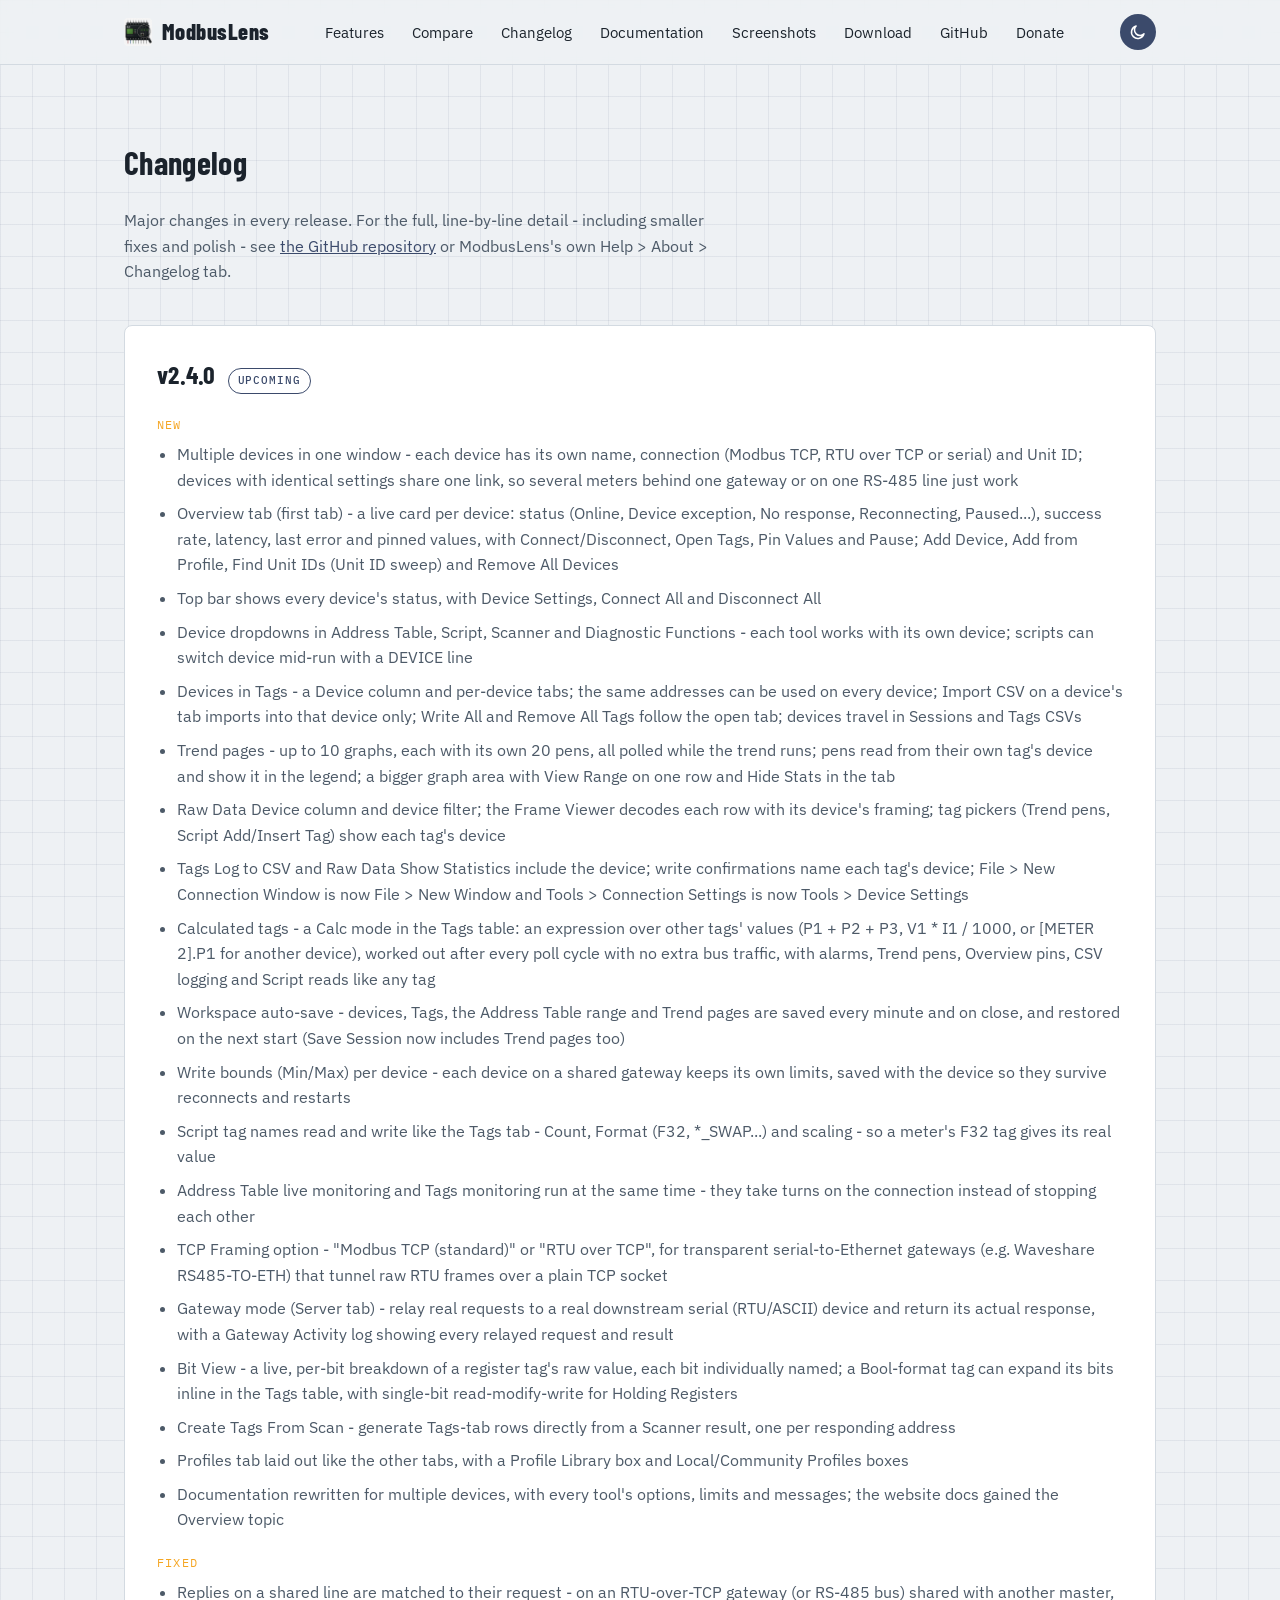
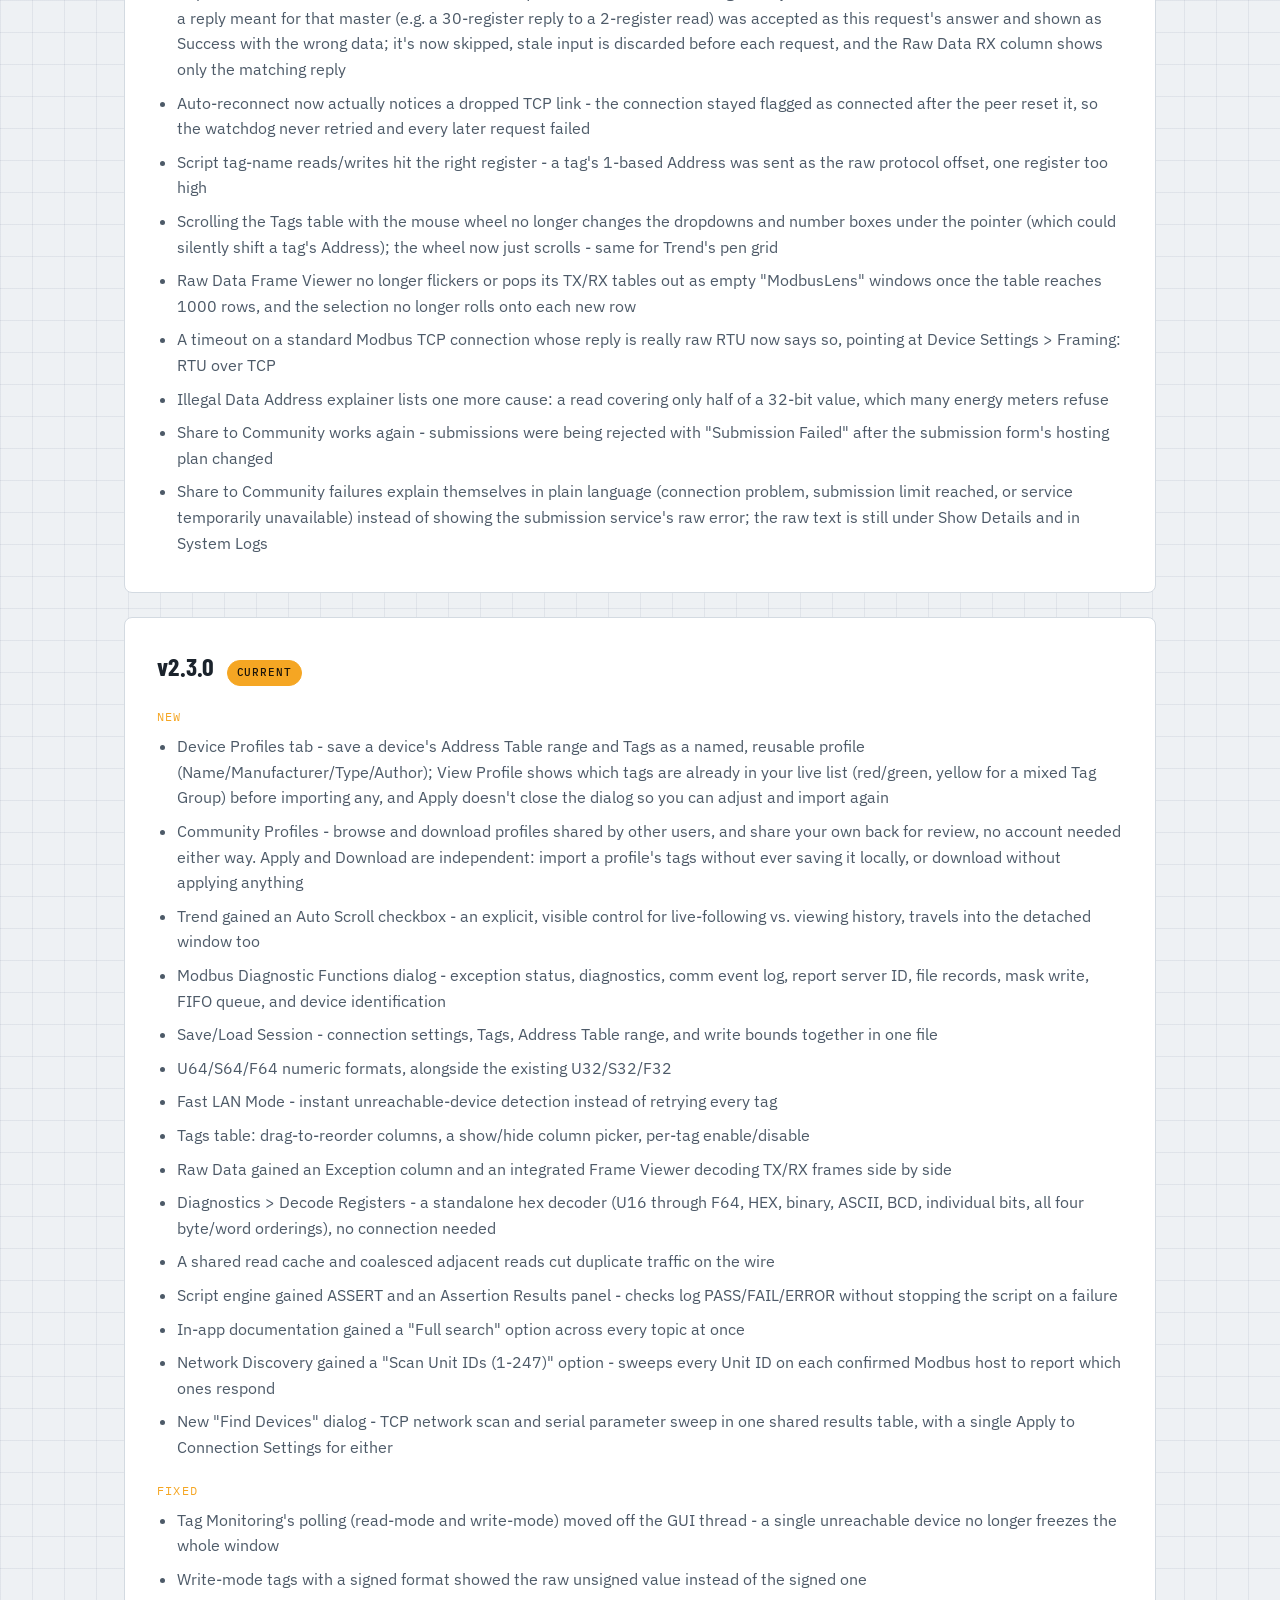
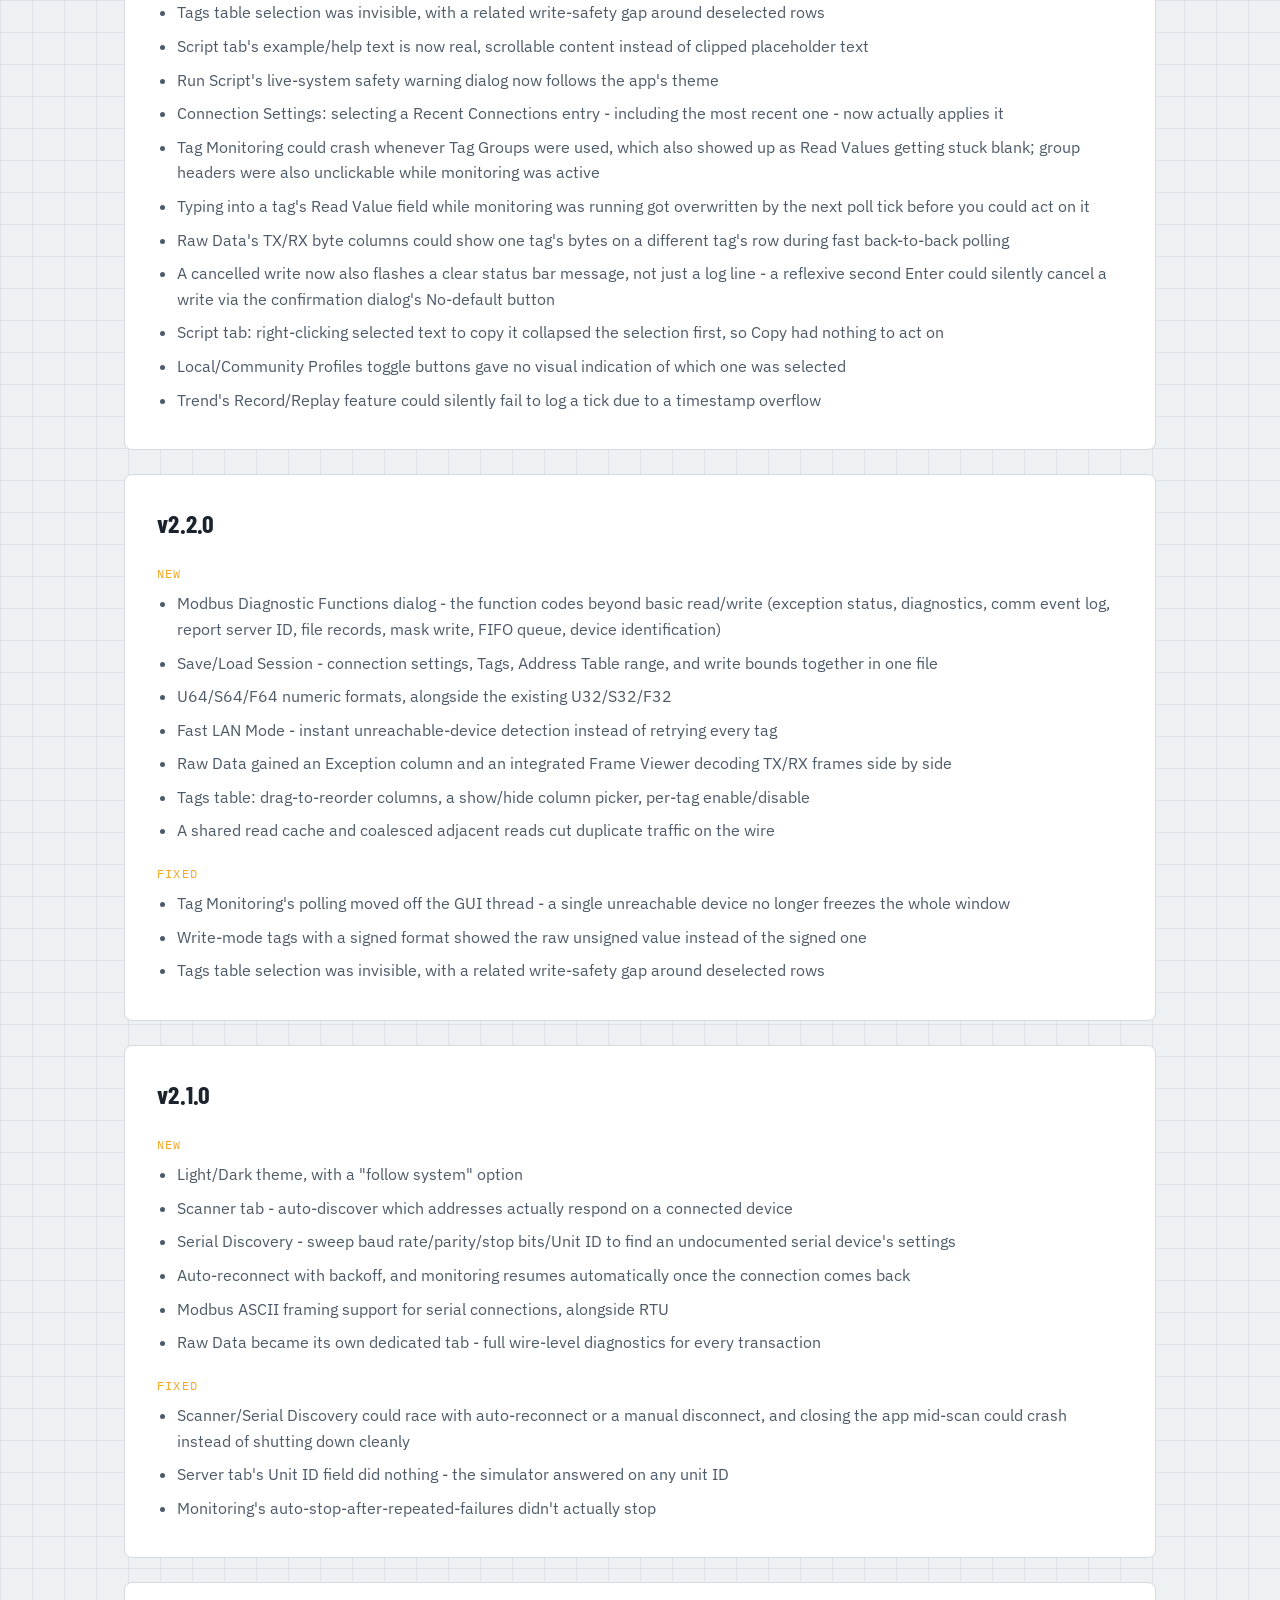
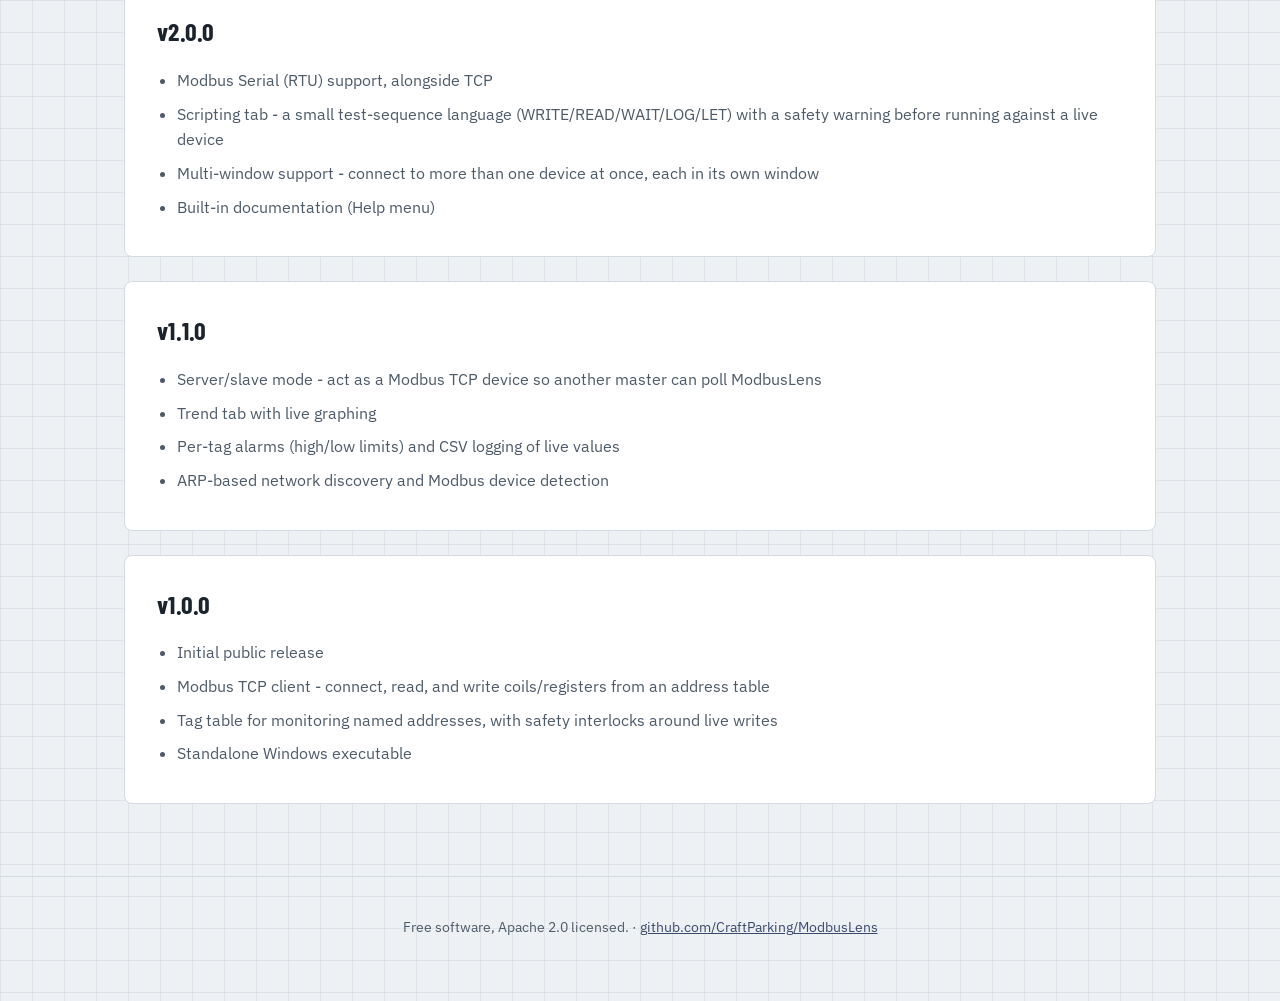
==== commit fc70a90b: "Add calc tags, fix device settings" ====
--- a/docs/changelog.html
+++ b/docs/changelog.html
@@ -6,7 +6,7 @@
 <link rel="icon" href="assets/favicon.ico">
 <meta name="description" content="ModbusLens release history - what's new and what's fixed in every version.">
 <link rel="canonical" href="https://craftparking.github.io/ModbusLens/changelog.html">
-<link rel="stylesheet" href="style.css">
+<link rel="stylesheet" href="style.css?v=20261007">
 <script>
   var saved = localStorage.getItem('theme');
   if (saved) document.documentElement.setAttribute('data-theme', saved);
@@ -55,6 +55,7 @@
 <li>Trend pages - up to 10 graphs, each with its own 20 pens, all polled while the trend runs; pens read from their own tag's device and show it in the legend; a bigger graph area with View Range on one row and Hide Stats in the tab</li>
 <li>Raw Data Device column and device filter; the Frame Viewer decodes each row with its device's framing; tag pickers (Trend pens, Script Add/Insert Tag) show each tag's device</li>
 <li>Tags Log to CSV and Raw Data Show Statistics include the device; write confirmations name each tag's device; File &gt; New Connection Window is now File &gt; New Window and Tools &gt; Connection Settings is now Tools &gt; Device Settings</li>
+<li>Calculated tags - a Calc mode in the Tags table: an expression over other tags' values (P1 + P2 + P3, V1 * I1 / 1000, or [METER 2].P1 for another device), worked out after every poll cycle with no extra bus traffic, with alarms, Trend pens, Overview pins, CSV logging and Script reads like any tag</li>
 <li>Workspace auto-save - devices, Tags, the Address Table range and Trend pages are saved every minute and on close, and restored on the next start (Save Session now includes Trend pages too)</li>
 <li>Write bounds (Min/Max) per device - each device on a shared gateway keeps its own limits, saved with the device so they survive reconnects and restarts</li>
 <li>Script tag names read and write like the Tags tab - Count, Format (F32, *_SWAP...) and scaling - so a meter's F32 tag gives its real value</li>
--- a/docs/style.css
+++ b/docs/style.css
@@ -817,7 +817,7 @@
 /* display: grid above would otherwise override the hidden attribute, showing every
    platform's panel at once instead of just the selected tab's. */
 .download-grid[hidden] {
-  display: none;
+  display: none !important;
 }
 
 .download-card {
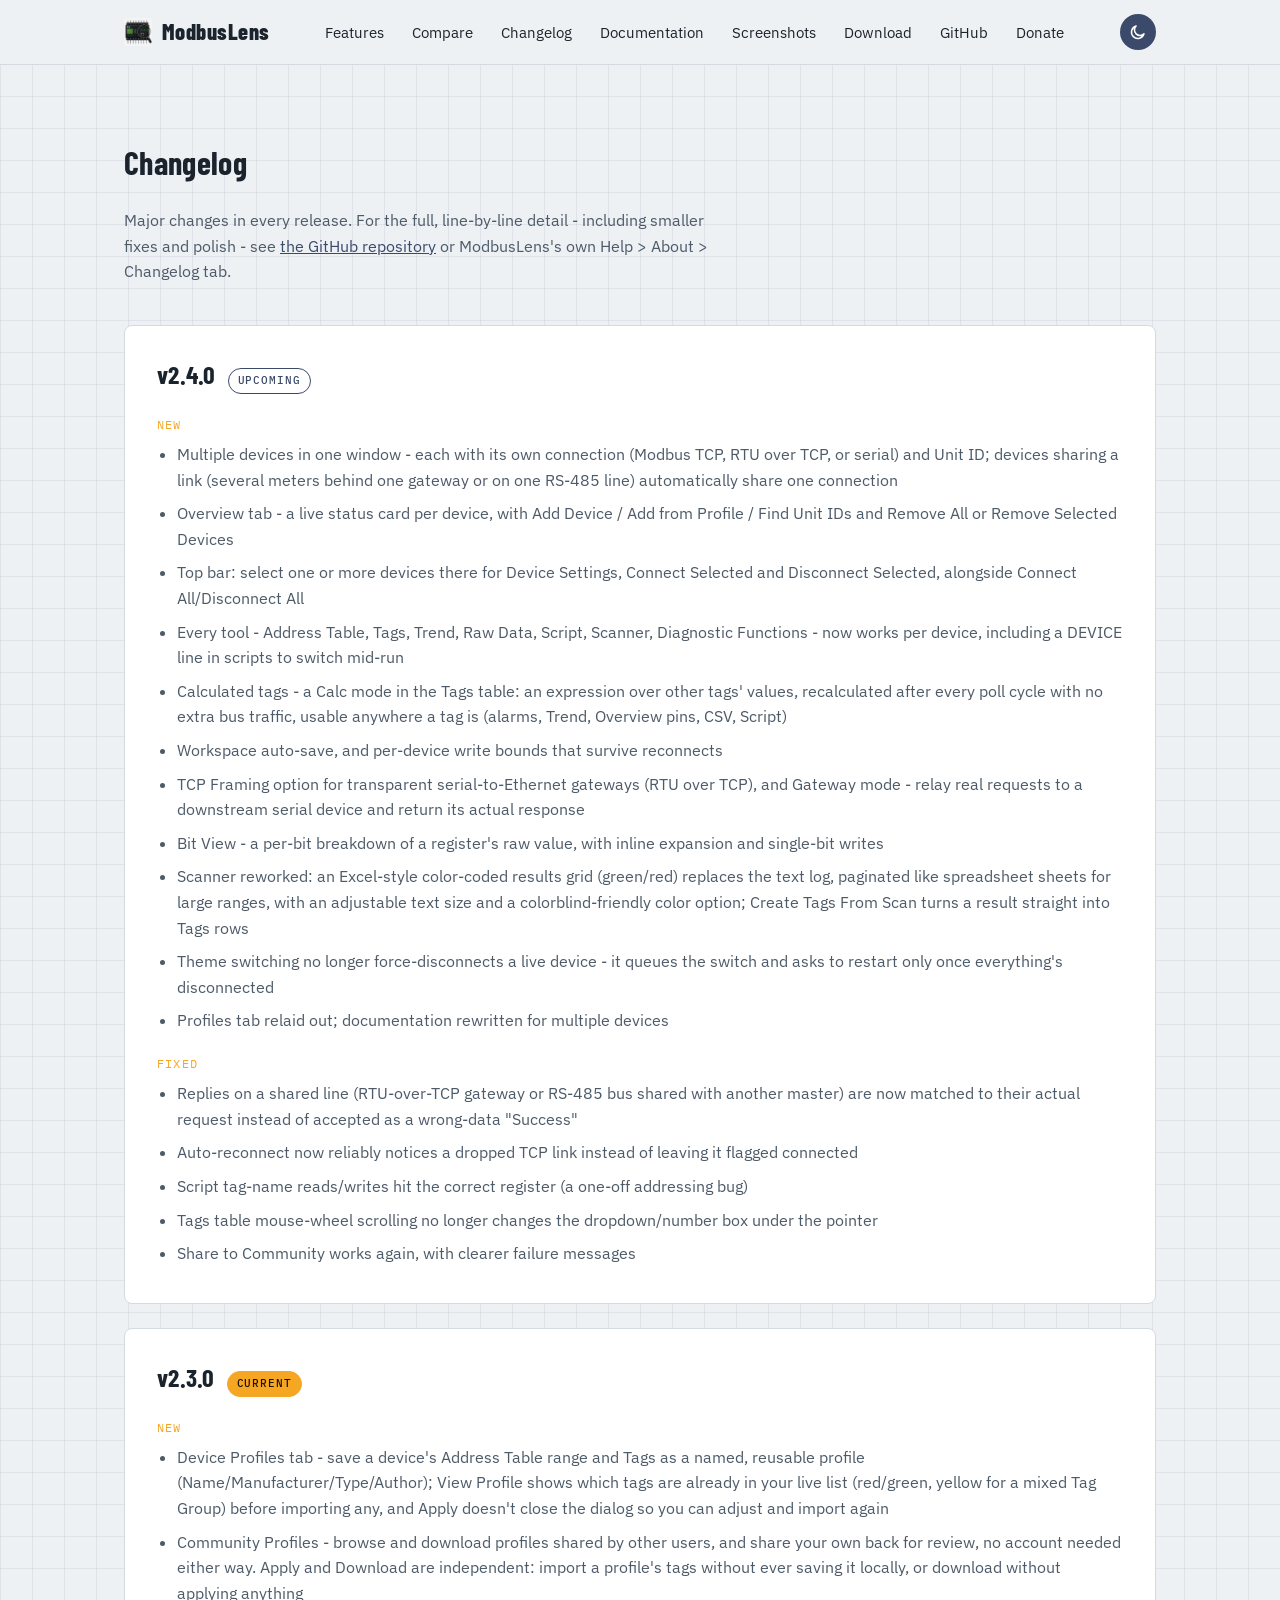
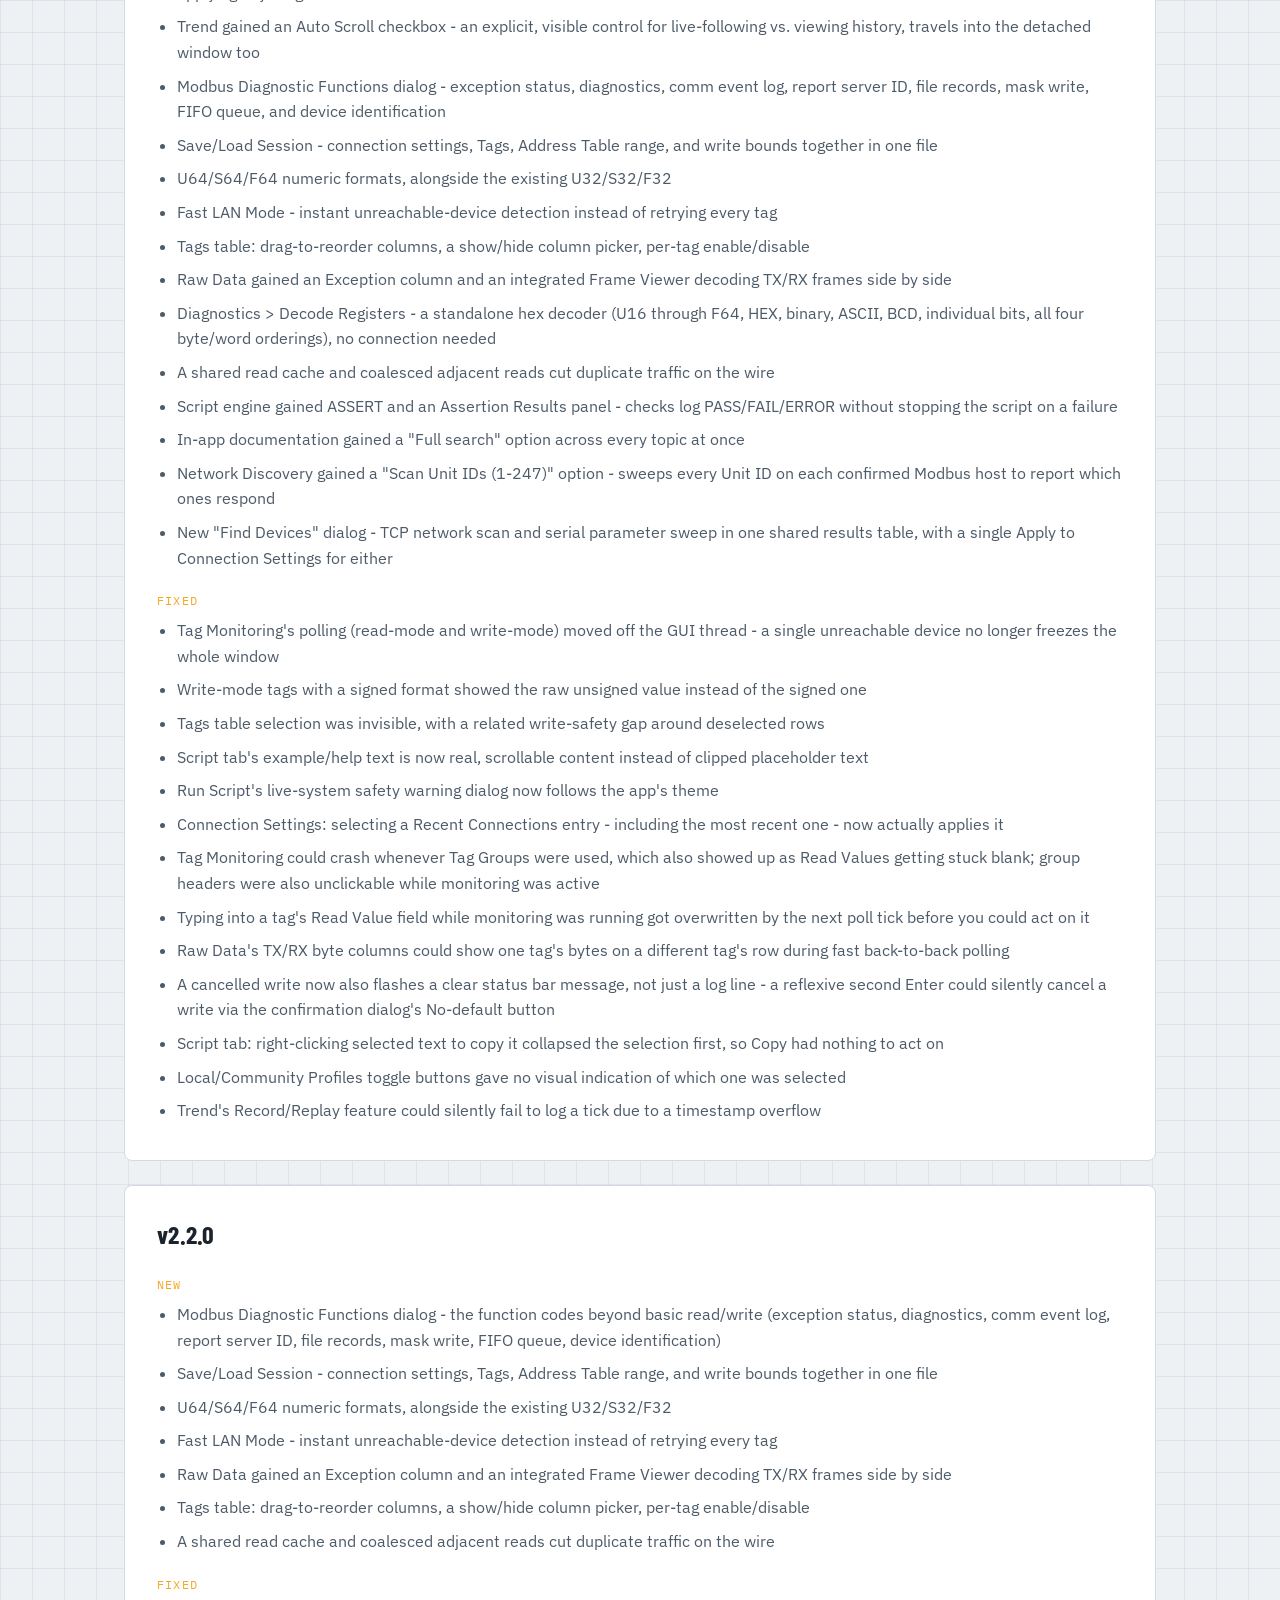
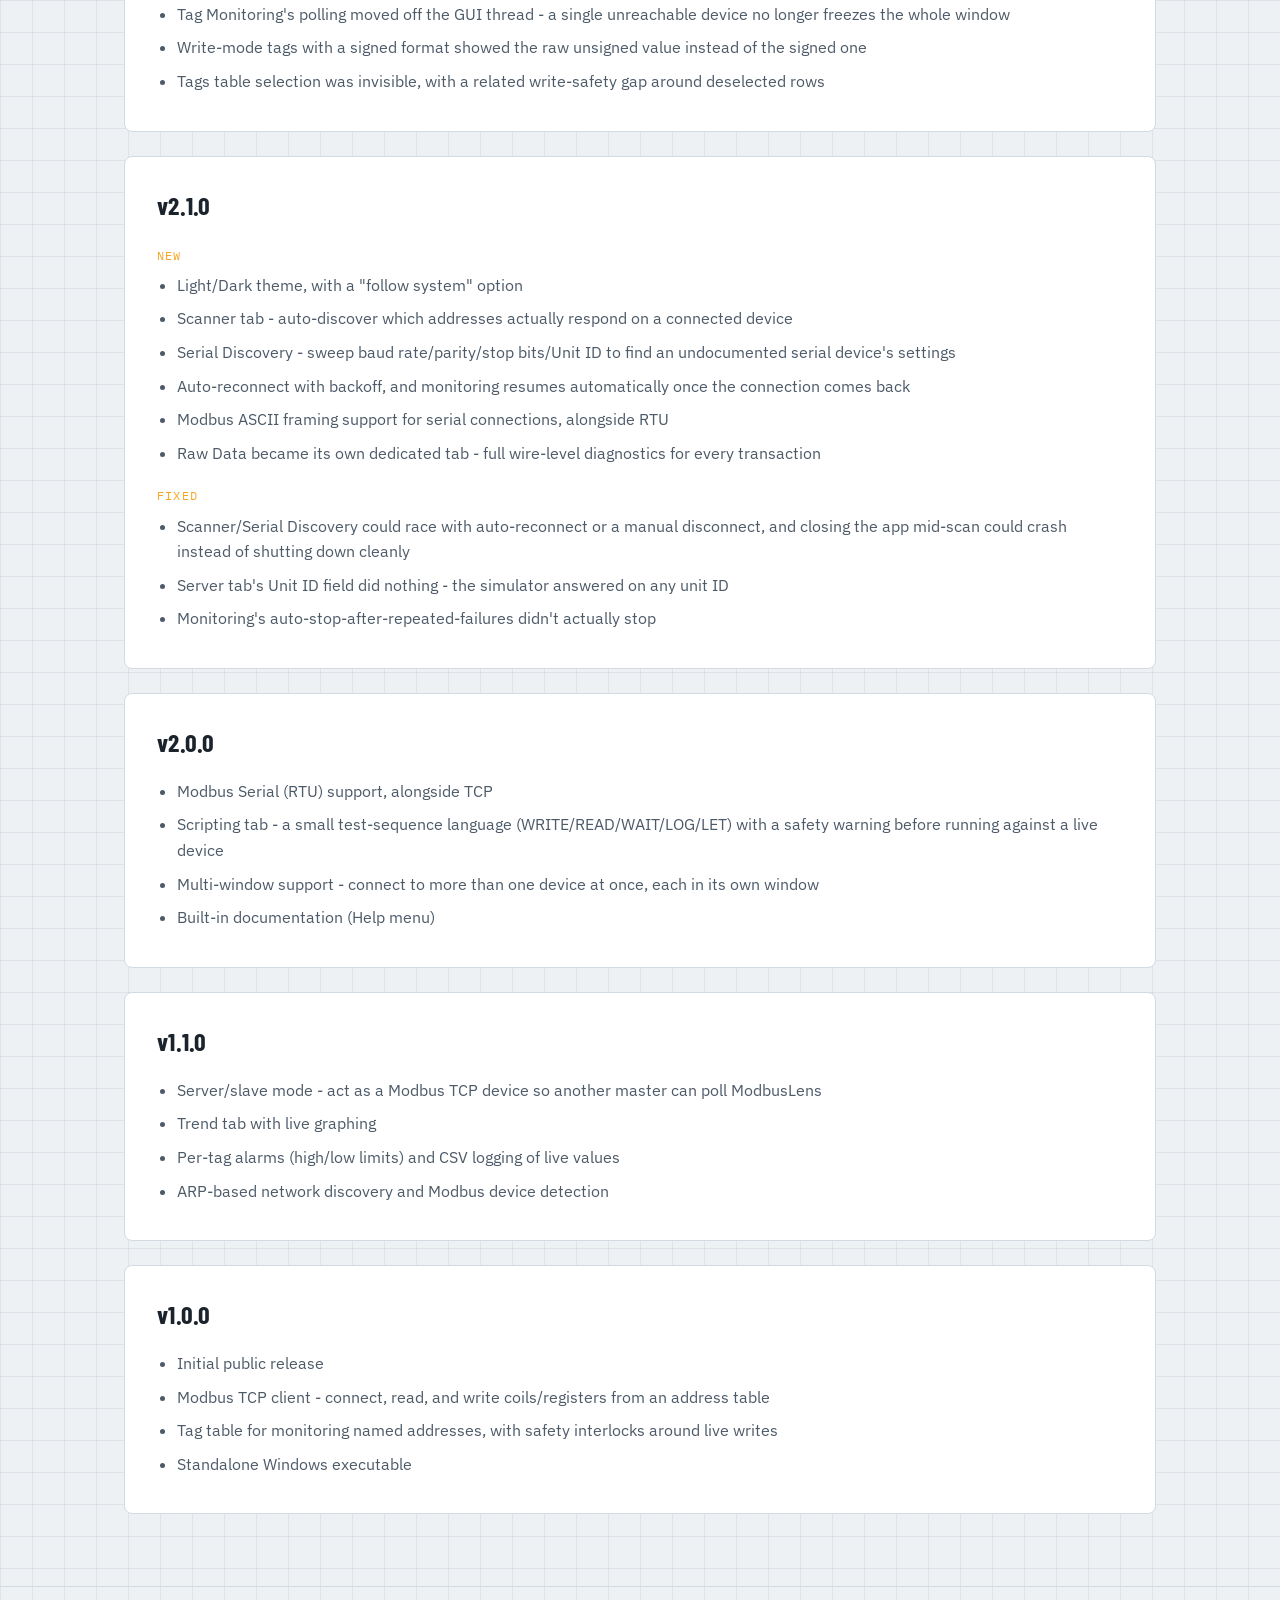
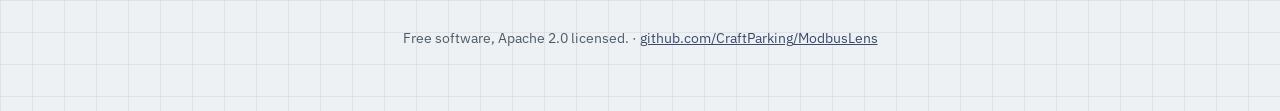
==== commit 0b106378: "Scanner accessibility, trim docs/changelog" ====
--- a/docs/changelog.html
+++ b/docs/changelog.html
@@ -47,37 +47,25 @@
 <h3>v2.4.0 <span class="version-tag is-upcoming">Upcoming</span></h3>
 <p class="changelog-sub">New</p>
 <ul>
-<li>Multiple devices in one window - each device has its own name, connection (Modbus TCP, RTU over TCP or serial) and Unit ID; devices with identical settings share one link, so several meters behind one gateway or on one RS-485 line just work</li>
-<li>Overview tab (first tab) - a live card per device: status (Online, Device exception, No response, Reconnecting, Paused...), success rate, latency, last error and pinned values, with Connect/Disconnect, Open Tags, Pin Values and Pause; Add Device, Add from Profile, Find Unit IDs (Unit ID sweep) and Remove All Devices</li>
-<li>Top bar shows every device's status, with Device Settings, Connect All and Disconnect All</li>
-<li>Device dropdowns in Address Table, Script, Scanner and Diagnostic Functions - each tool works with its own device; scripts can switch device mid-run with a DEVICE line</li>
-<li>Devices in Tags - a Device column and per-device tabs; the same addresses can be used on every device; Import CSV on a device's tab imports into that device only; Write All and Remove All Tags follow the open tab; devices travel in Sessions and Tags CSVs</li>
-<li>Trend pages - up to 10 graphs, each with its own 20 pens, all polled while the trend runs; pens read from their own tag's device and show it in the legend; a bigger graph area with View Range on one row and Hide Stats in the tab</li>
-<li>Raw Data Device column and device filter; the Frame Viewer decodes each row with its device's framing; tag pickers (Trend pens, Script Add/Insert Tag) show each tag's device</li>
-<li>Tags Log to CSV and Raw Data Show Statistics include the device; write confirmations name each tag's device; File &gt; New Connection Window is now File &gt; New Window and Tools &gt; Connection Settings is now Tools &gt; Device Settings</li>
-<li>Calculated tags - a Calc mode in the Tags table: an expression over other tags' values (P1 + P2 + P3, V1 * I1 / 1000, or [METER 2].P1 for another device), worked out after every poll cycle with no extra bus traffic, with alarms, Trend pens, Overview pins, CSV logging and Script reads like any tag</li>
-<li>Workspace auto-save - devices, Tags, the Address Table range and Trend pages are saved every minute and on close, and restored on the next start (Save Session now includes Trend pages too)</li>
-<li>Write bounds (Min/Max) per device - each device on a shared gateway keeps its own limits, saved with the device so they survive reconnects and restarts</li>
-<li>Script tag names read and write like the Tags tab - Count, Format (F32, *_SWAP...) and scaling - so a meter's F32 tag gives its real value</li>
-<li>Address Table live monitoring and Tags monitoring run at the same time - they take turns on the connection instead of stopping each other</li>
-<li>TCP Framing option - "Modbus TCP (standard)" or "RTU over TCP", for transparent serial-to-Ethernet gateways (e.g. Waveshare RS485-TO-ETH) that tunnel raw RTU frames over a plain TCP socket</li>
-<li>Gateway mode (Server tab) - relay real requests to a real downstream serial (RTU/ASCII) device and return its actual response, with a Gateway Activity log showing every relayed request and result</li>
-<li>Bit View - a live, per-bit breakdown of a register tag's raw value, each bit individually named; a Bool-format tag can expand its bits inline in the Tags table, with single-bit read-modify-write for Holding Registers</li>
-<li>Create Tags From Scan - generate Tags-tab rows directly from a Scanner result, one per responding address</li>
-<li>Profiles tab laid out like the other tabs, with a Profile Library box and Local/Community Profiles boxes</li>
-<li>Documentation rewritten for multiple devices, with every tool's options, limits and messages; the website docs gained the Overview topic</li>
-</ul>
-<p class="changelog-sub">Fixed</p>
-<ul>
-<li>Replies on a shared line are matched to their request - on an RTU-over-TCP gateway (or RS-485 bus) shared with another master, a reply meant for that master (e.g. a 30-register reply to a 2-register read) was accepted as this request's answer and shown as Success with the wrong data; it's now skipped, stale input is discarded before each request, and the Raw Data RX column shows only the matching reply</li>
-<li>Auto-reconnect now actually notices a dropped TCP link - the connection stayed flagged as connected after the peer reset it, so the watchdog never retried and every later request failed</li>
-<li>Script tag-name reads/writes hit the right register - a tag's 1-based Address was sent as the raw protocol offset, one register too high</li>
-<li>Scrolling the Tags table with the mouse wheel no longer changes the dropdowns and number boxes under the pointer (which could silently shift a tag's Address); the wheel now just scrolls - same for Trend's pen grid</li>
-<li>Raw Data Frame Viewer no longer flickers or pops its TX/RX tables out as empty "ModbusLens" windows once the table reaches 1000 rows, and the selection no longer rolls onto each new row</li>
-<li>A timeout on a standard Modbus TCP connection whose reply is really raw RTU now says so, pointing at Device Settings &gt; Framing: RTU over TCP</li>
-<li>Illegal Data Address explainer lists one more cause: a read covering only half of a 32-bit value, which many energy meters refuse</li>
-<li>Share to Community works again - submissions were being rejected with "Submission Failed" after the submission form's hosting plan changed</li>
-<li>Share to Community failures explain themselves in plain language (connection problem, submission limit reached, or service temporarily unavailable) instead of showing the submission service's raw error; the raw text is still under Show Details and in System Logs</li>
+<li>Multiple devices in one window - each with its own connection (Modbus TCP, RTU over TCP, or serial) and Unit ID; devices sharing a link (several meters behind one gateway or on one RS-485 line) automatically share one connection</li>
+<li>Overview tab - a live status card per device, with Add Device / Add from Profile / Find Unit IDs and Remove All or Remove Selected Devices</li>
+<li>Top bar: select one or more devices there for Device Settings, Connect Selected and Disconnect Selected, alongside Connect All/Disconnect All</li>
+<li>Every tool - Address Table, Tags, Trend, Raw Data, Script, Scanner, Diagnostic Functions - now works per device, including a DEVICE line in scripts to switch mid-run</li>
+<li>Calculated tags - a Calc mode in the Tags table: an expression over other tags' values, recalculated after every poll cycle with no extra bus traffic, usable anywhere a tag is (alarms, Trend, Overview pins, CSV, Script)</li>
+<li>Workspace auto-save, and per-device write bounds that survive reconnects</li>
+<li>TCP Framing option for transparent serial-to-Ethernet gateways (RTU over TCP), and Gateway mode - relay real requests to a downstream serial device and return its actual response</li>
+<li>Bit View - a per-bit breakdown of a register's raw value, with inline expansion and single-bit writes</li>
+<li>Scanner reworked: an Excel-style color-coded results grid (green/red) replaces the text log, paginated like spreadsheet sheets for large ranges, with an adjustable text size and a colorblind-friendly color option; Create Tags From Scan turns a result straight into Tags rows</li>
+<li>Theme switching no longer force-disconnects a live device - it queues the switch and asks to restart only once everything's disconnected</li>
+<li>Profiles tab relaid out; documentation rewritten for multiple devices</li>
+</ul>
+<p class="changelog-sub">Fixed</p>
+<ul>
+<li>Replies on a shared line (RTU-over-TCP gateway or RS-485 bus shared with another master) are now matched to their actual request instead of accepted as a wrong-data "Success"</li>
+<li>Auto-reconnect now reliably notices a dropped TCP link instead of leaving it flagged connected</li>
+<li>Script tag-name reads/writes hit the correct register (a one-off addressing bug)</li>
+<li>Tags table mouse-wheel scrolling no longer changes the dropdown/number box under the pointer</li>
+<li>Share to Community works again, with clearer failure messages</li>
 </ul>
 </article>
 
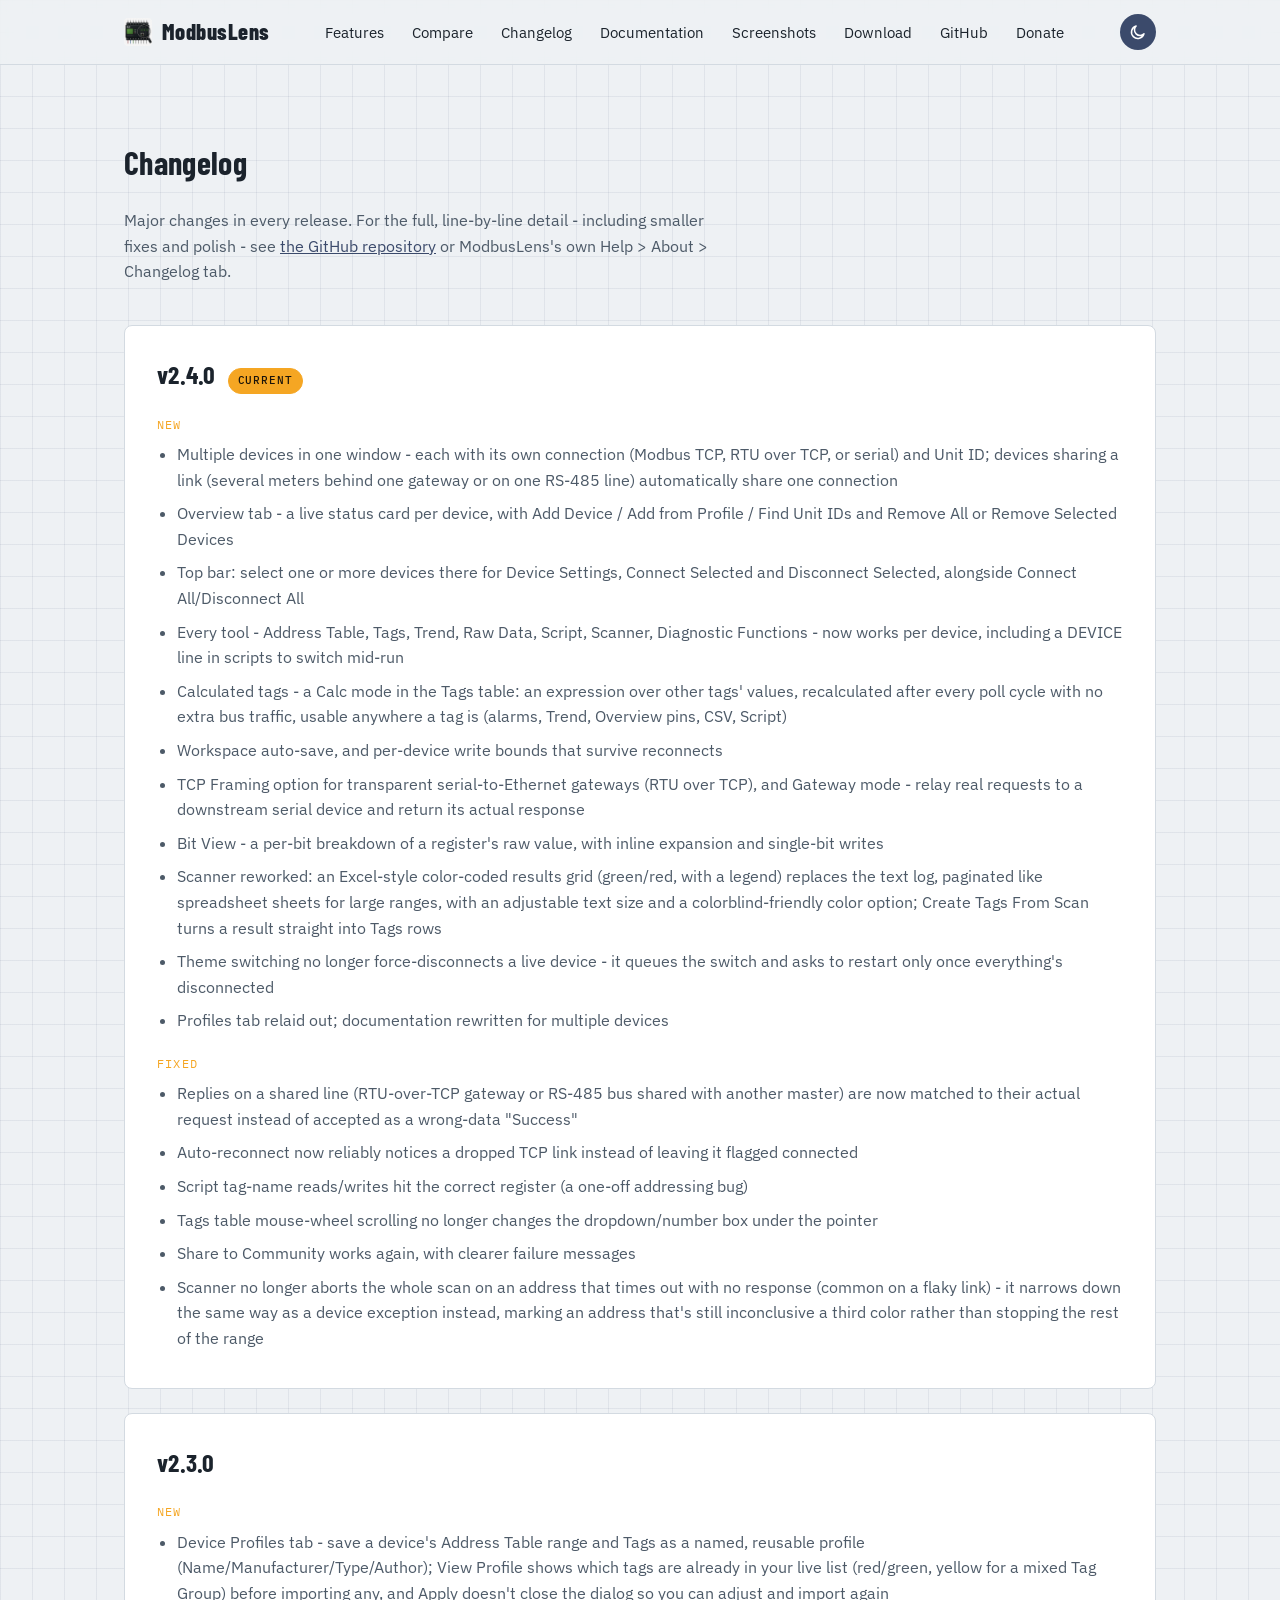
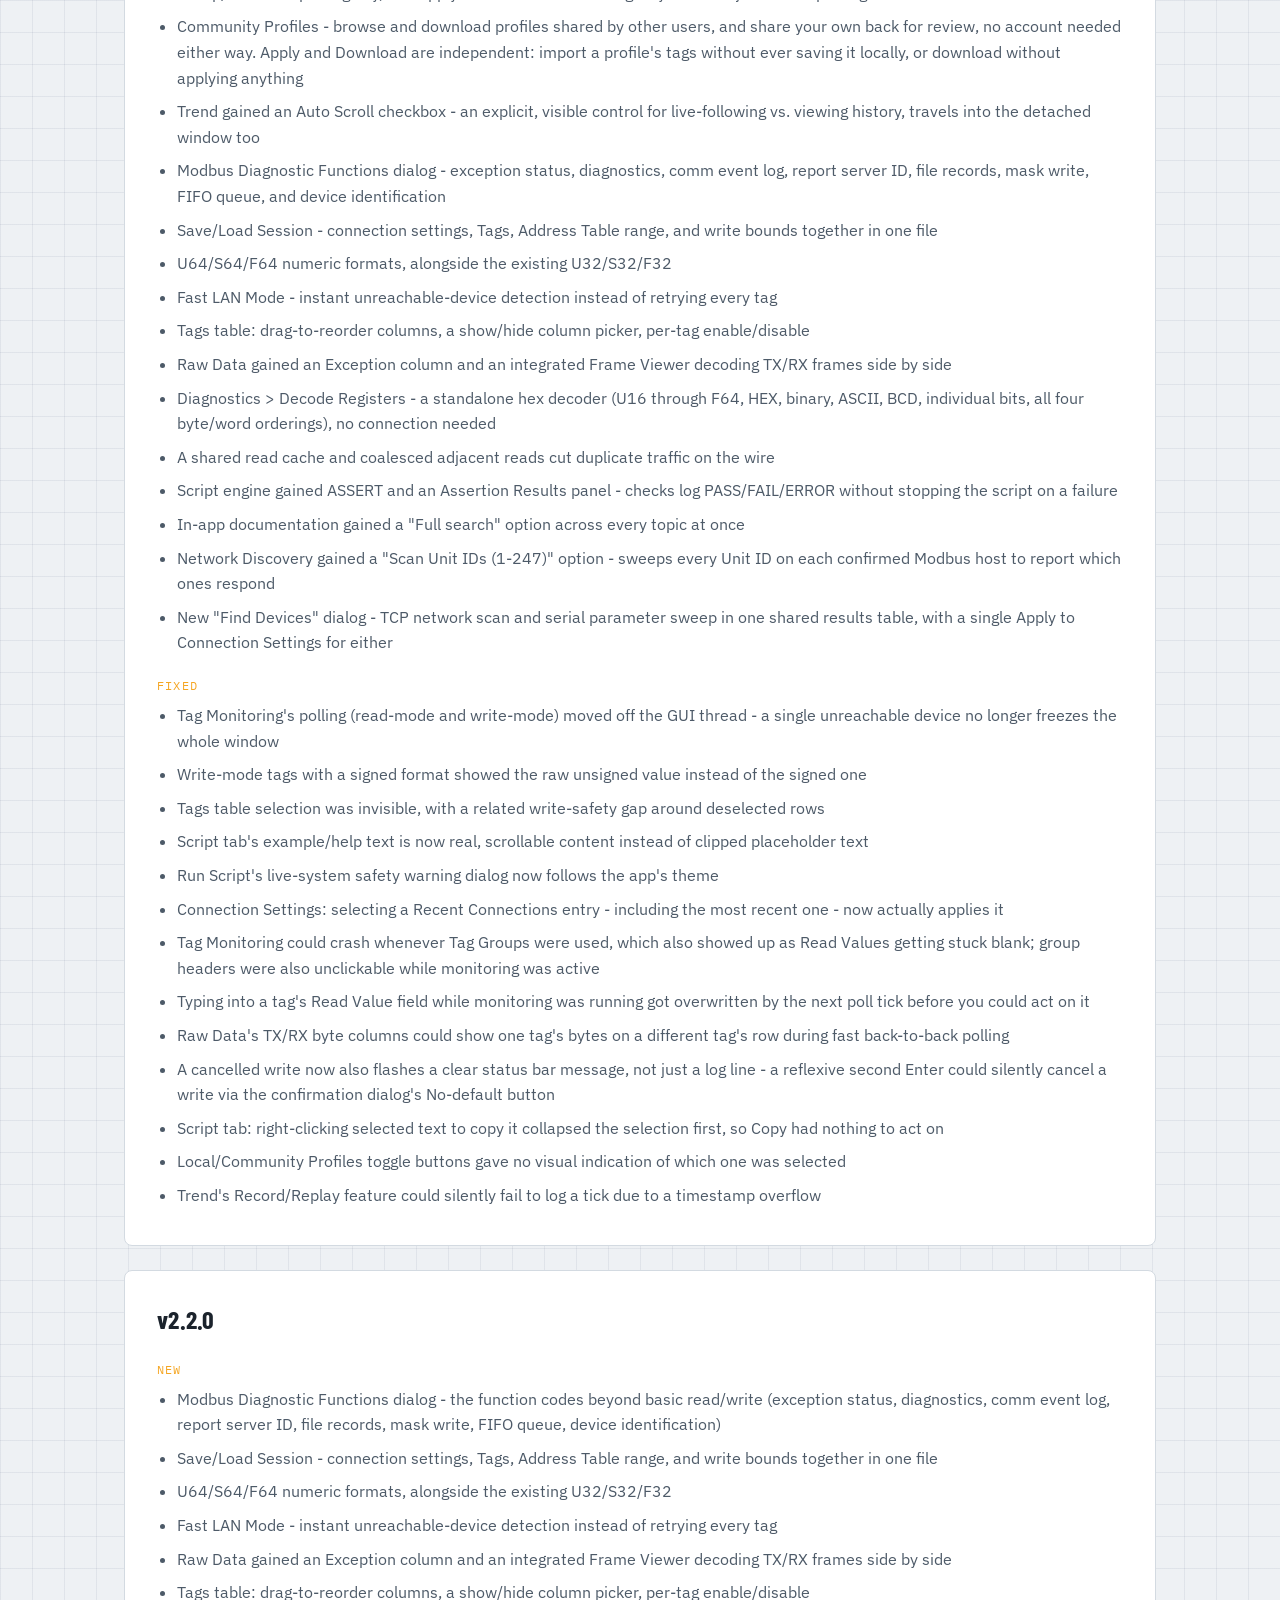
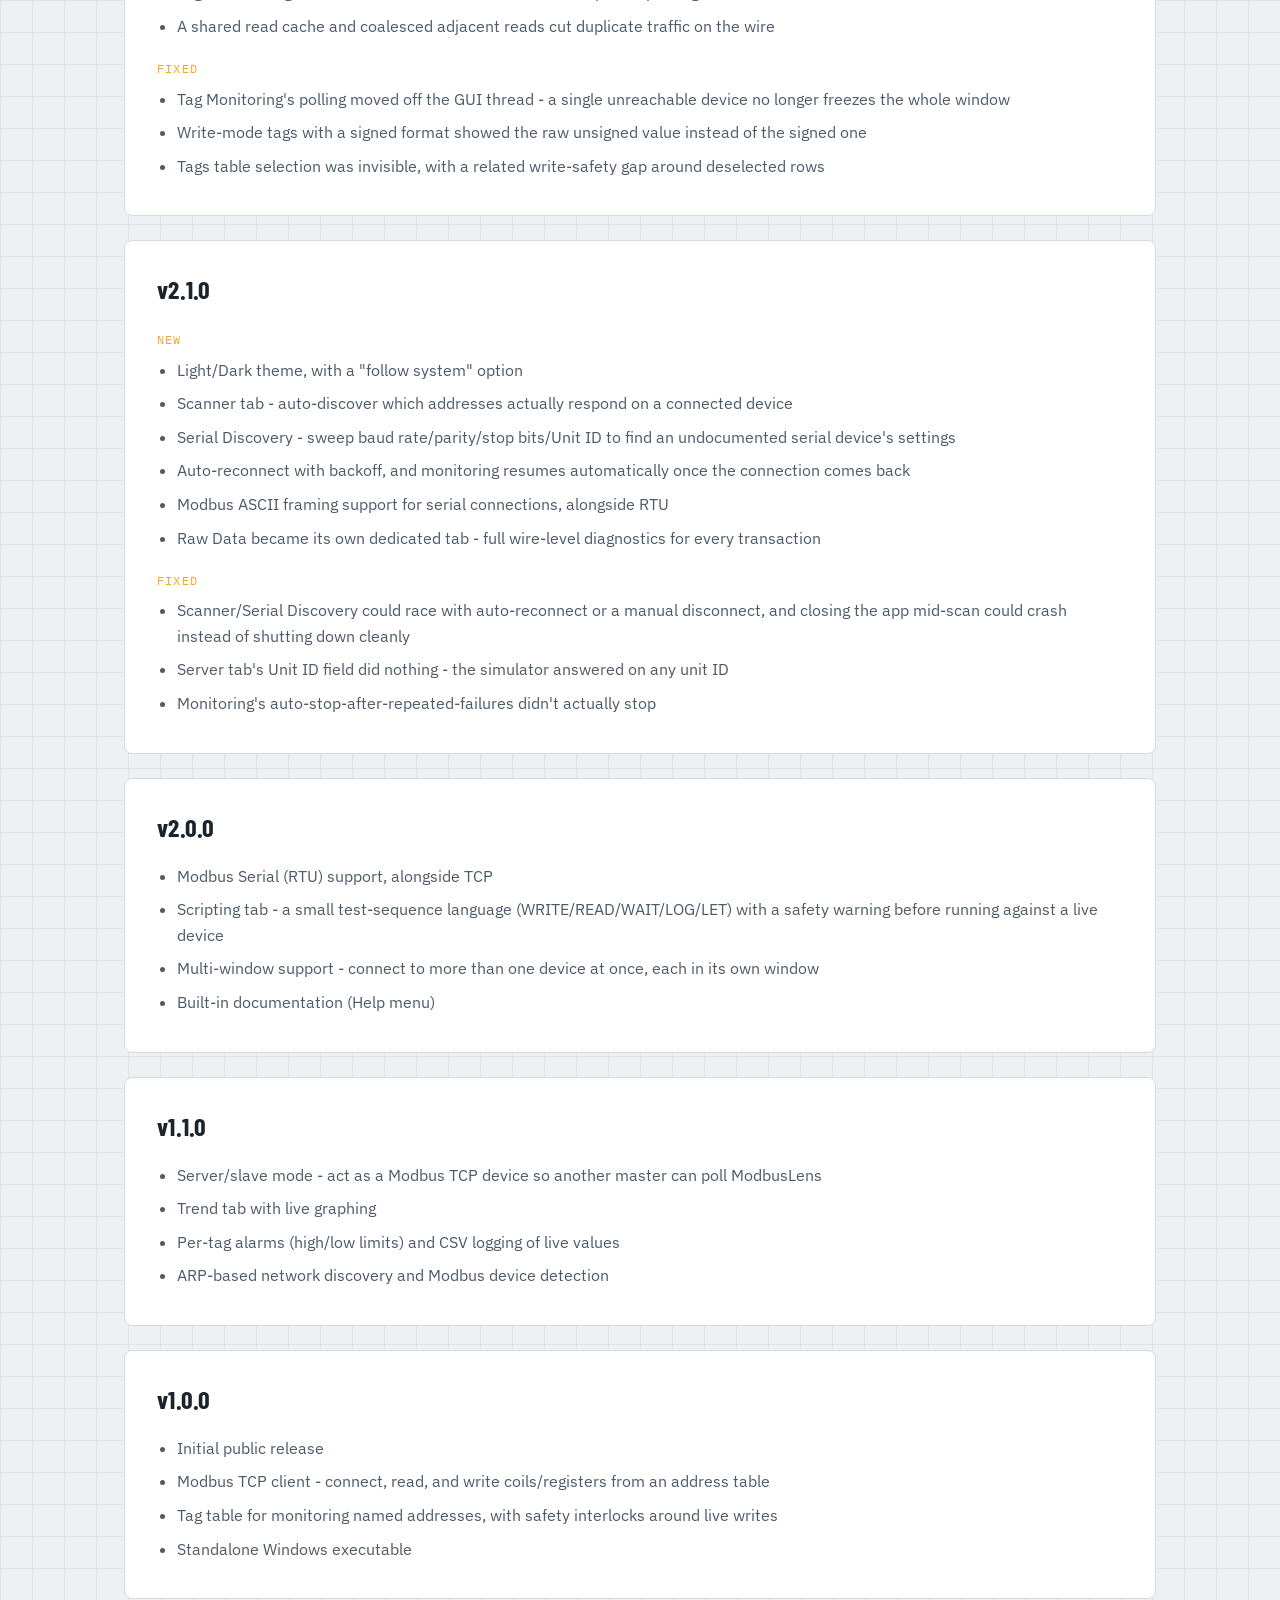
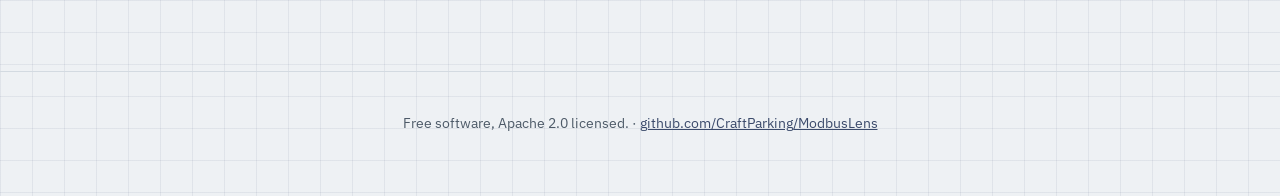
==== commit fc2ade44: "Release 2.4.0, website carousel" ====
--- a/docs/changelog.html
+++ b/docs/changelog.html
@@ -44,7 +44,7 @@
 <div class="changelog-stack">
 
 <article class="panel-card changelog-card reveal">
-<h3>v2.4.0 <span class="version-tag is-upcoming">Upcoming</span></h3>
+<h3>v2.4.0 <span class="version-tag is-current">Current</span></h3>
 <p class="changelog-sub">New</p>
 <ul>
 <li>Multiple devices in one window - each with its own connection (Modbus TCP, RTU over TCP, or serial) and Unit ID; devices sharing a link (several meters behind one gateway or on one RS-485 line) automatically share one connection</li>
@@ -55,7 +55,7 @@
 <li>Workspace auto-save, and per-device write bounds that survive reconnects</li>
 <li>TCP Framing option for transparent serial-to-Ethernet gateways (RTU over TCP), and Gateway mode - relay real requests to a downstream serial device and return its actual response</li>
 <li>Bit View - a per-bit breakdown of a register's raw value, with inline expansion and single-bit writes</li>
-<li>Scanner reworked: an Excel-style color-coded results grid (green/red) replaces the text log, paginated like spreadsheet sheets for large ranges, with an adjustable text size and a colorblind-friendly color option; Create Tags From Scan turns a result straight into Tags rows</li>
+<li>Scanner reworked: an Excel-style color-coded results grid (green/red, with a legend) replaces the text log, paginated like spreadsheet sheets for large ranges, with an adjustable text size and a colorblind-friendly color option; Create Tags From Scan turns a result straight into Tags rows</li>
 <li>Theme switching no longer force-disconnects a live device - it queues the switch and asks to restart only once everything's disconnected</li>
 <li>Profiles tab relaid out; documentation rewritten for multiple devices</li>
 </ul>
@@ -66,11 +66,12 @@
 <li>Script tag-name reads/writes hit the correct register (a one-off addressing bug)</li>
 <li>Tags table mouse-wheel scrolling no longer changes the dropdown/number box under the pointer</li>
 <li>Share to Community works again, with clearer failure messages</li>
-</ul>
-</article>
-
-<article class="panel-card changelog-card reveal">
-<h3>v2.3.0 <span class="version-tag is-current">Current</span></h3>
+<li>Scanner no longer aborts the whole scan on an address that times out with no response (common on a flaky link) - it narrows down the same way as a device exception instead, marking an address that's still inconclusive a third color rather than stopping the rest of the range</li>
+</ul>
+</article>
+
+<article class="panel-card changelog-card reveal">
+<h3>v2.3.0</h3>
 <p class="changelog-sub">New</p>
 <ul>
 <li>Device Profiles tab - save a device's Address Table range and Tags as a named, reusable profile (Name/Manufacturer/Type/Author); View Profile shows which tags are already in your live list (red/green, yellow for a mixed Tag Group) before importing any, and Apply doesn't close the dialog so you can adjust and import again</li>
--- a/docs/style.css
+++ b/docs/style.css
@@ -693,6 +693,50 @@
 }
 
 /* ---------------- Screenshots ---------------- */
+
+.shot-preview {
+  margin-bottom: 24px;
+}
+
+.shot-preview .panel-card {
+  max-width: 760px;
+  margin: 0 auto;
+}
+
+.shot-preview img {
+  aspect-ratio: 16 / 10;
+  object-fit: cover;
+  object-position: top;
+  cursor: zoom-in;
+  transition: opacity 0.15s ease;
+}
+
+.shot-preview-dots {
+  display: flex;
+  justify-content: center;
+  gap: 8px;
+  margin-top: 14px;
+}
+
+.shot-preview-dot {
+  width: 9px;
+  height: 9px;
+  border-radius: 50%;
+  border: none;
+  padding: 0;
+  background: var(--line);
+  cursor: pointer;
+  transition: background 0.2s ease, transform 0.2s ease;
+}
+
+.shot-preview-dot:hover {
+  background: var(--muted);
+}
+
+.shot-preview-dot.is-active {
+  background: var(--accent);
+  transform: scale(1.2);
+}
 
 .shot-stack {
   display: grid;
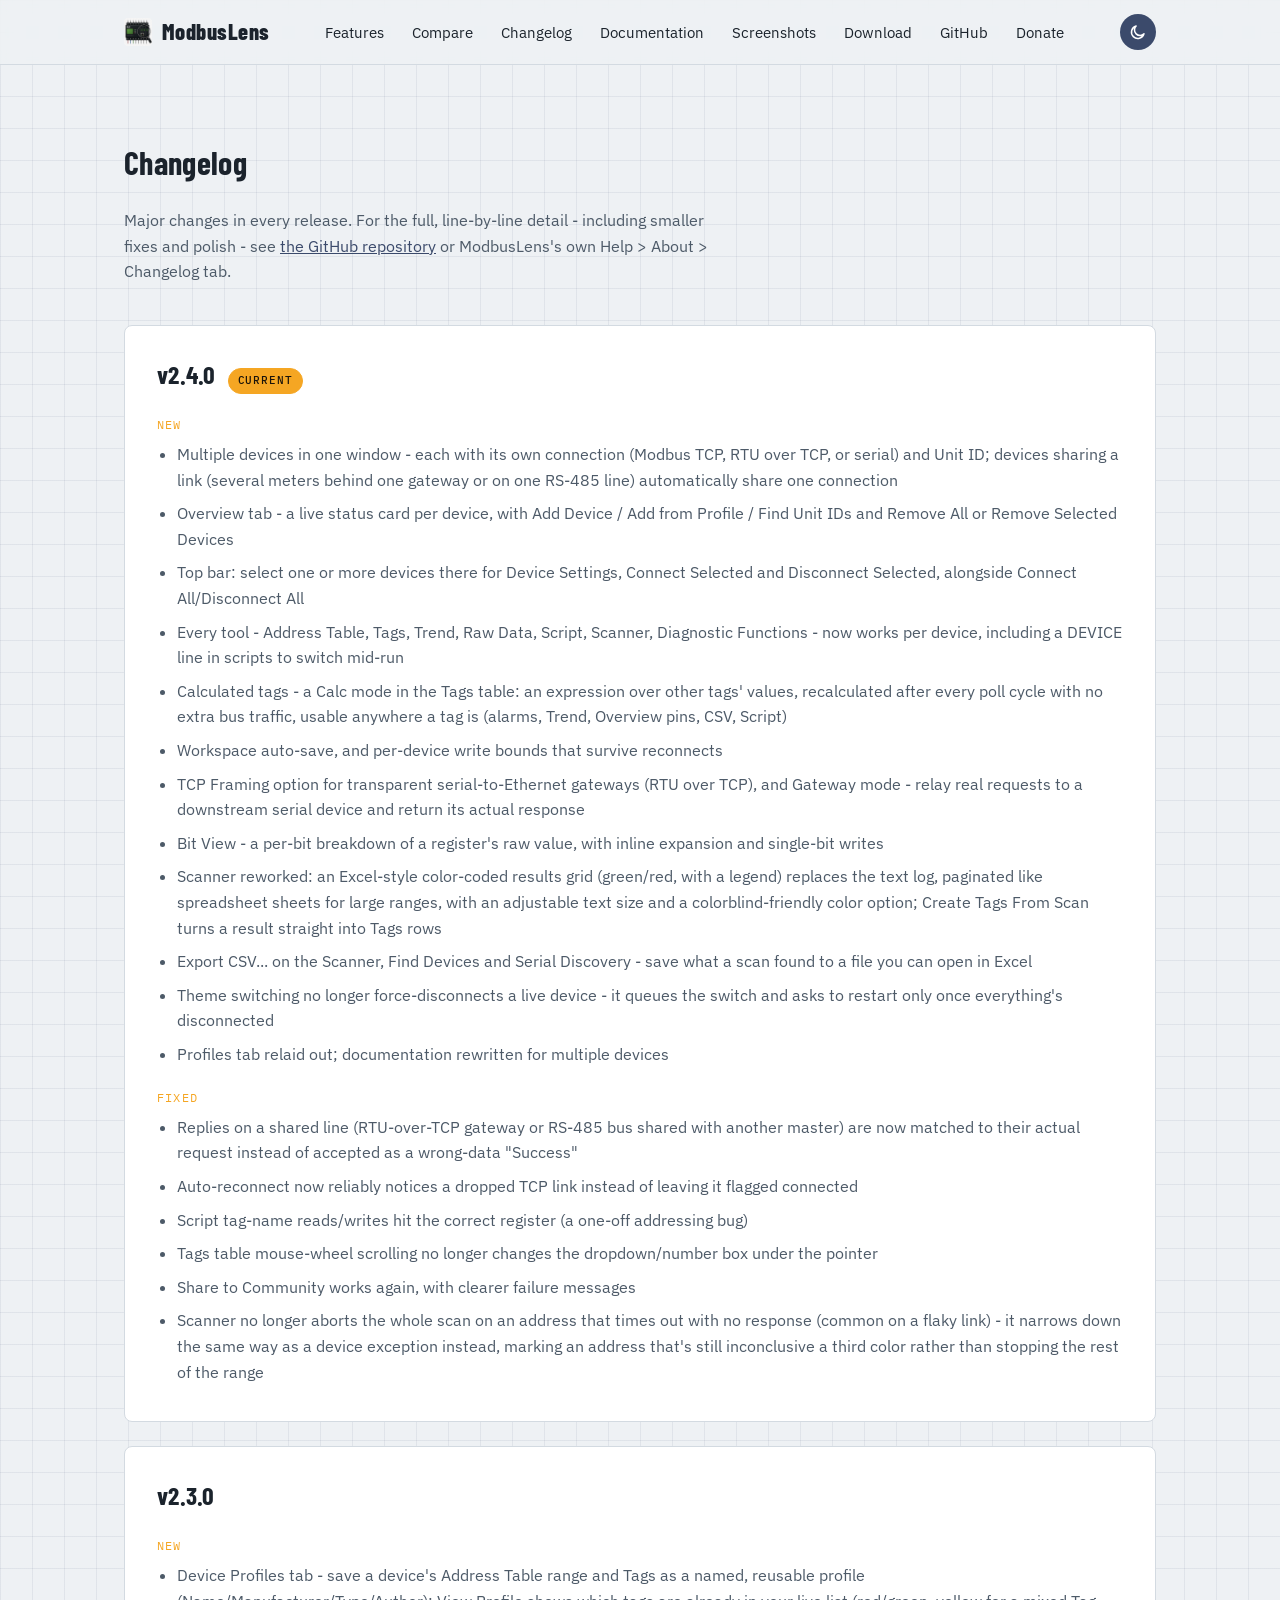
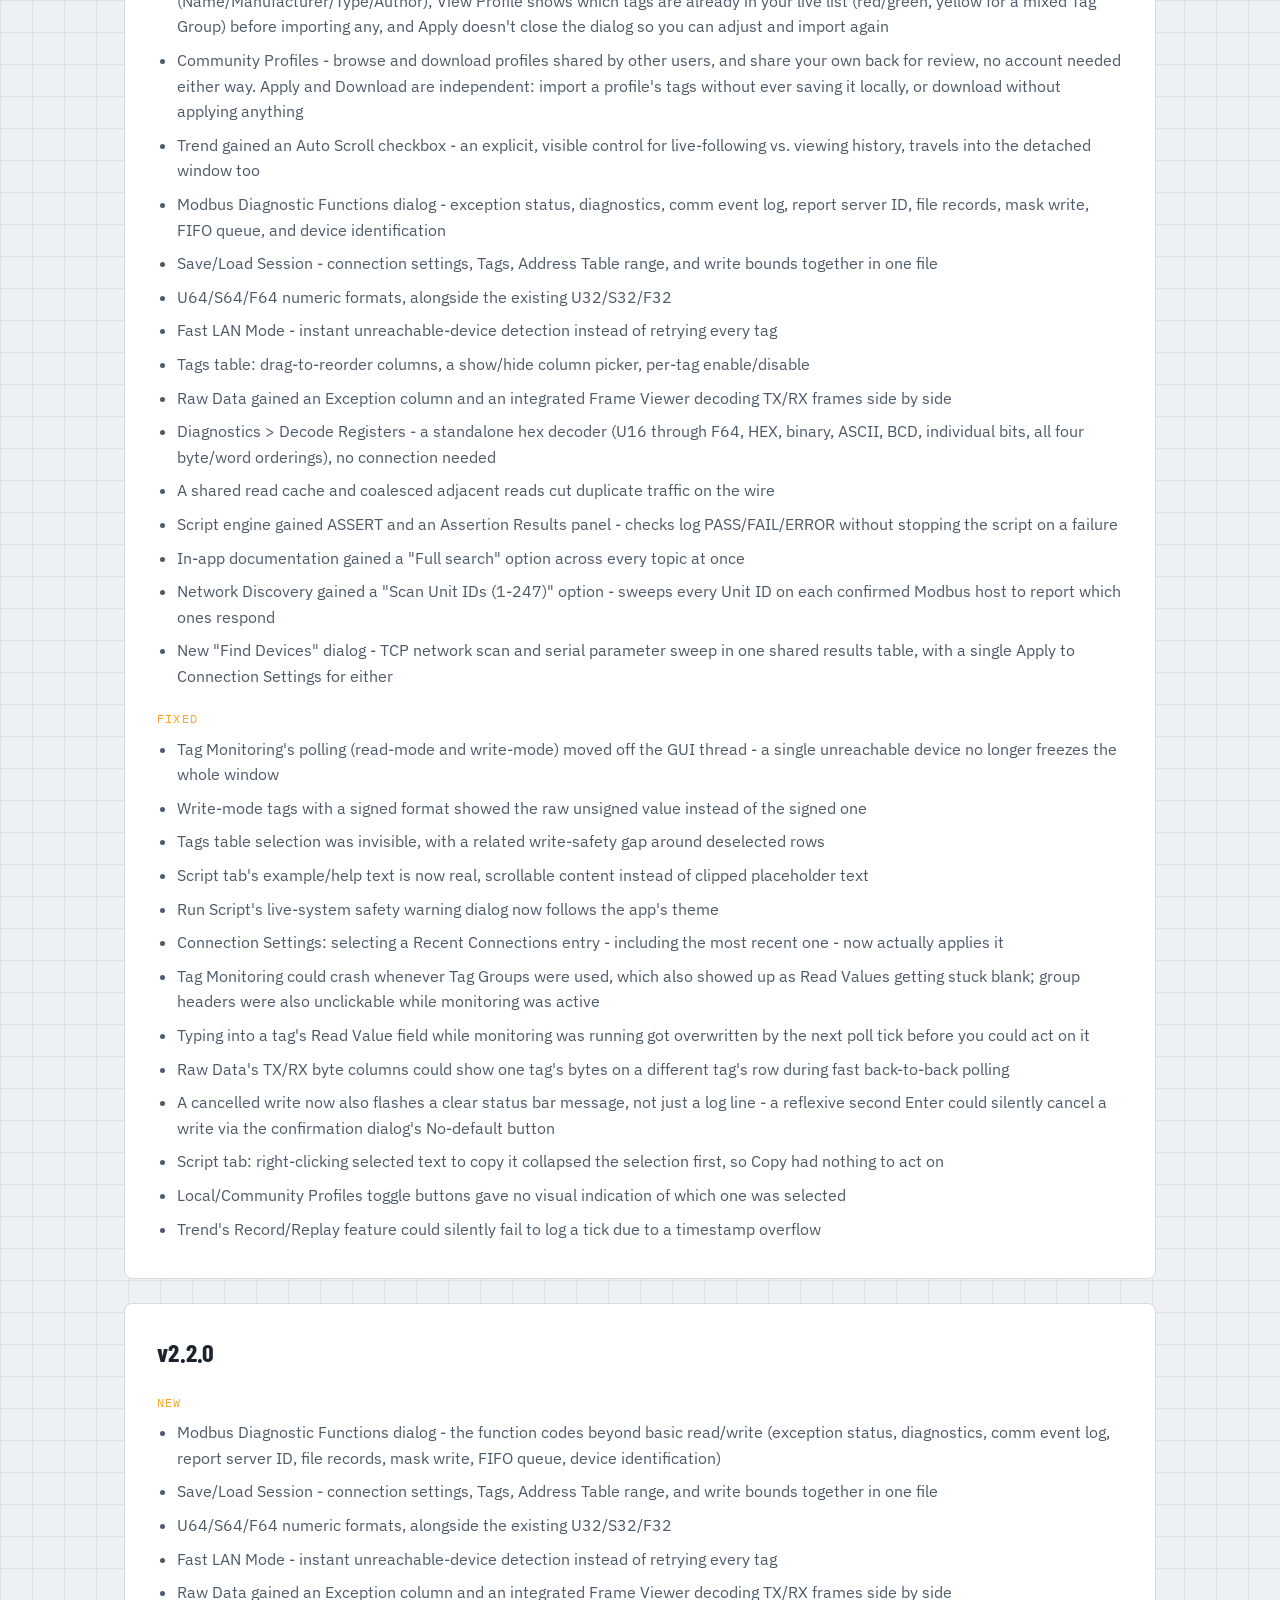
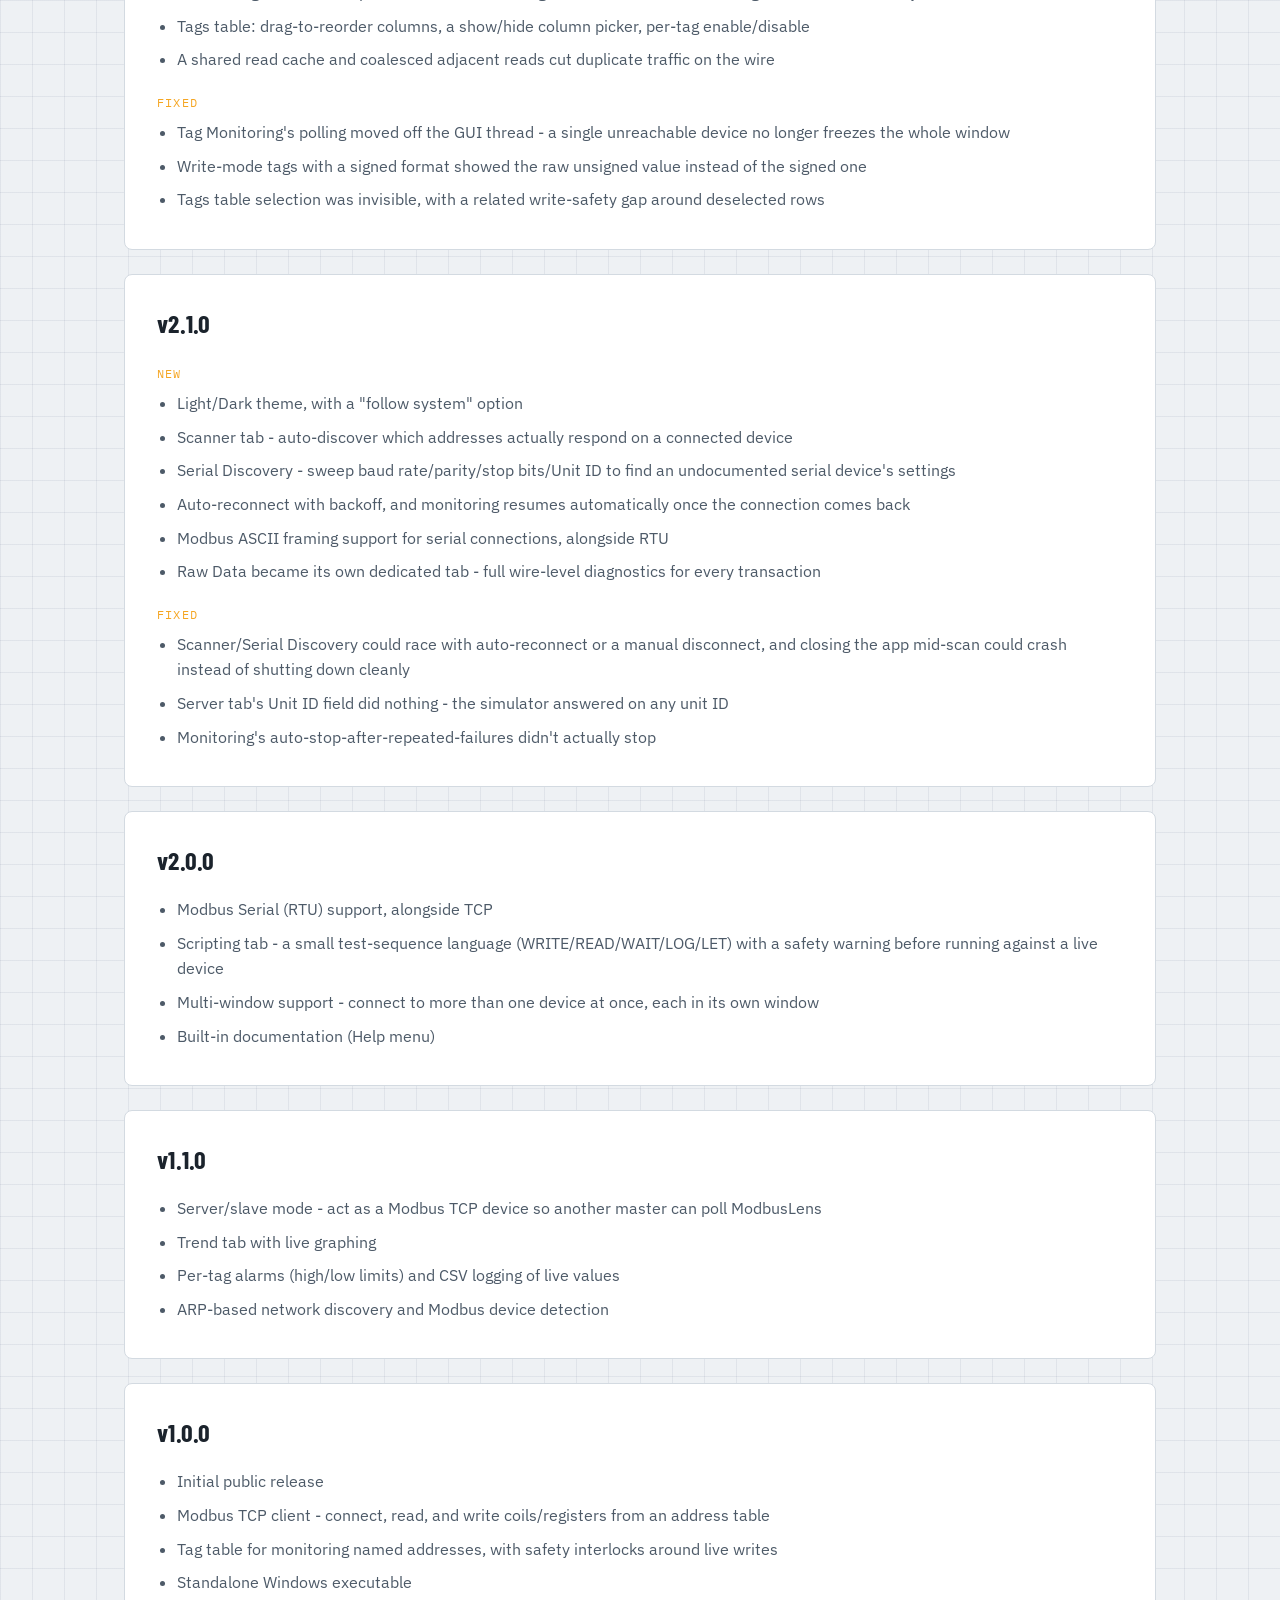
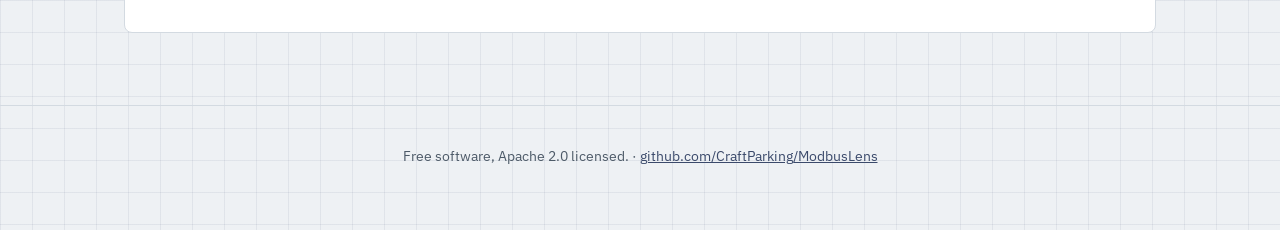
==== commit 58f68c38: "Document CSV export" ====
--- a/docs/changelog.html
+++ b/docs/changelog.html
@@ -56,6 +56,7 @@
 <li>TCP Framing option for transparent serial-to-Ethernet gateways (RTU over TCP), and Gateway mode - relay real requests to a downstream serial device and return its actual response</li>
 <li>Bit View - a per-bit breakdown of a register's raw value, with inline expansion and single-bit writes</li>
 <li>Scanner reworked: an Excel-style color-coded results grid (green/red, with a legend) replaces the text log, paginated like spreadsheet sheets for large ranges, with an adjustable text size and a colorblind-friendly color option; Create Tags From Scan turns a result straight into Tags rows</li>
+<li>Export CSV... on the Scanner, Find Devices and Serial Discovery - save what a scan found to a file you can open in Excel</li>
 <li>Theme switching no longer force-disconnects a live device - it queues the switch and asks to restart only once everything's disconnected</li>
 <li>Profiles tab relaid out; documentation rewritten for multiple devices</li>
 </ul>
--- a/docs/style.css
+++ b/docs/style.css
@@ -699,14 +699,16 @@
 }
 
 .shot-preview .panel-card {
-  max-width: 760px;
+  width: 60vw;
+  max-width: 1100px;
+  min-width: 320px;
   margin: 0 auto;
 }
 
 .shot-preview img {
   aspect-ratio: 16 / 10;
-  object-fit: cover;
-  object-position: top;
+  object-fit: contain;
+  object-position: center;
   cursor: zoom-in;
   transition: opacity 0.15s ease;
 }
@@ -760,6 +762,11 @@
 
 .shot-stack img:hover {
   opacity: 0.85;
+}
+
+.shot-stack figure.panel-card.is-current {
+  border-color: var(--accent);
+  border-width: 2px;
 }
 
 /* ---------------- Lightbox ---------------- */
@@ -944,6 +951,11 @@
     grid-template-columns: 1fr;
   }
 
+  .shot-preview .panel-card {
+    width: 100%;
+    min-width: 0;
+  }
+
   .download-grid {
     grid-template-columns: 1fr;
   }
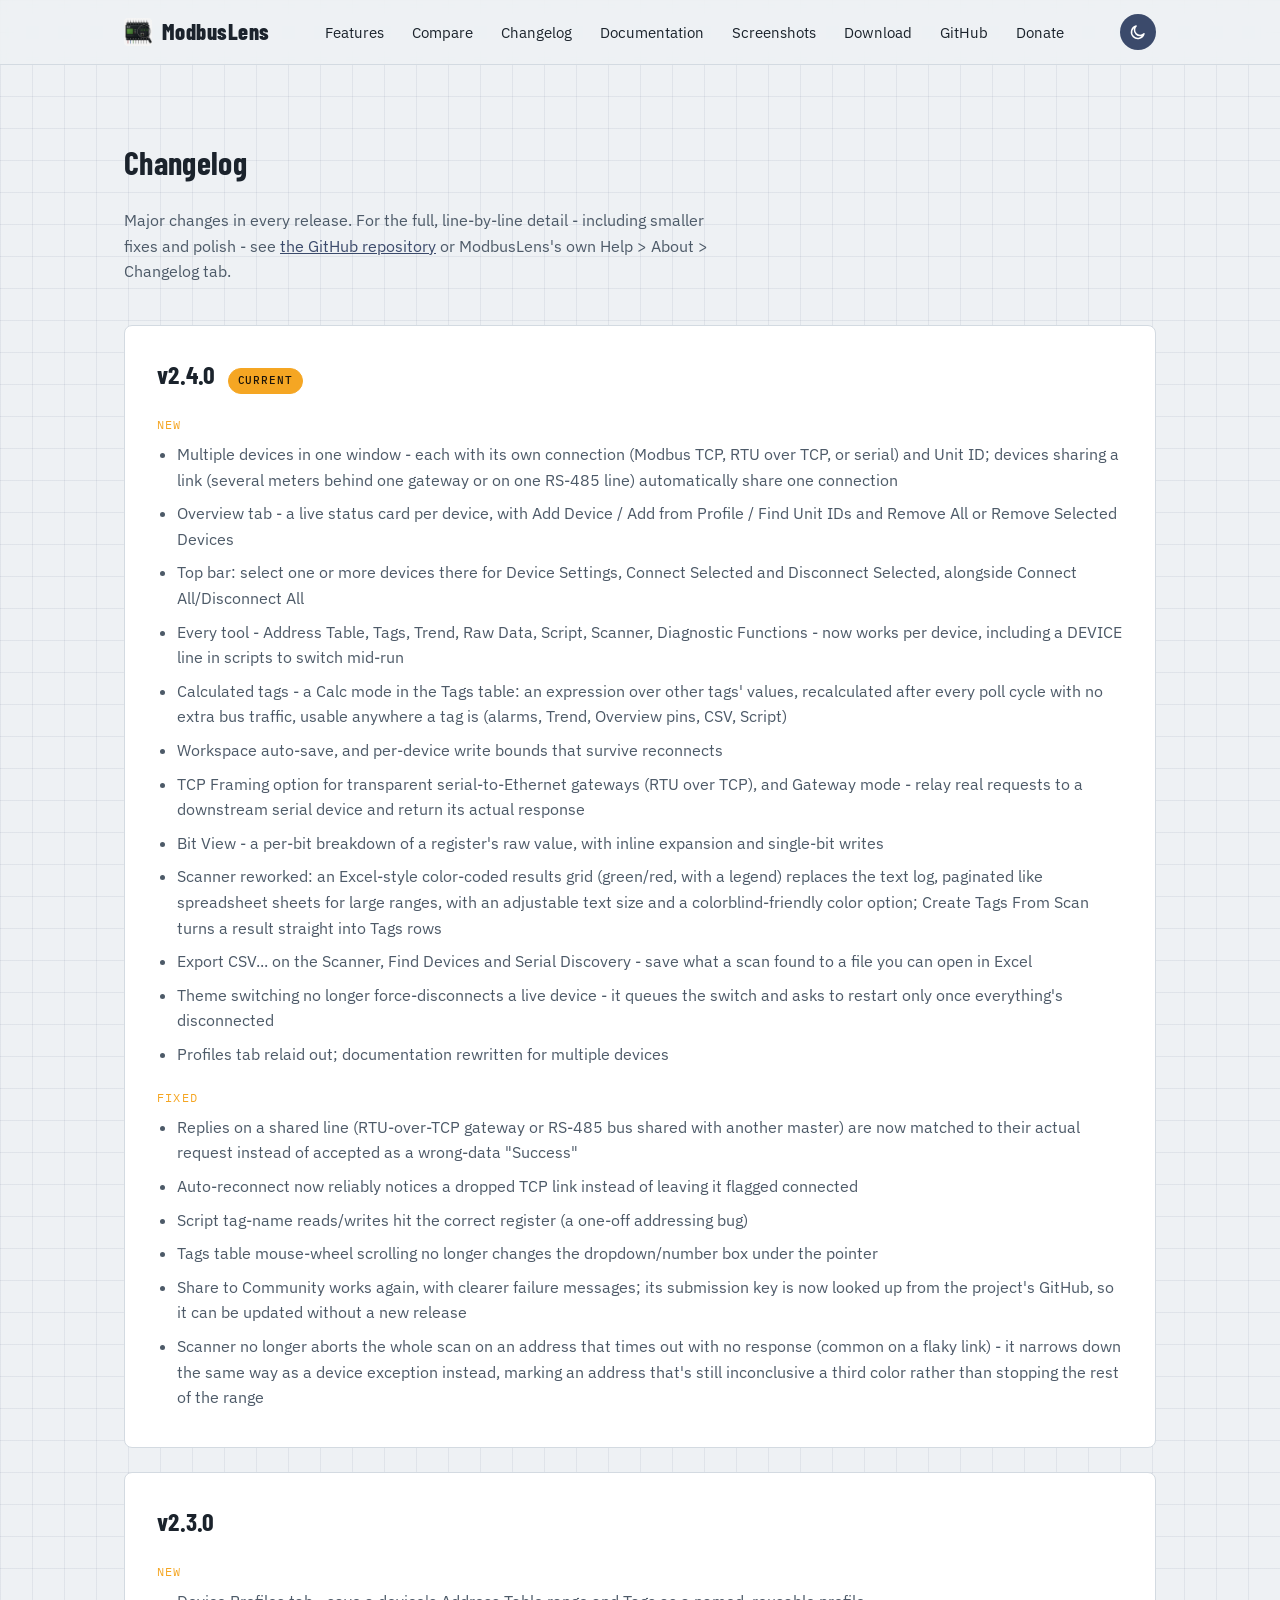
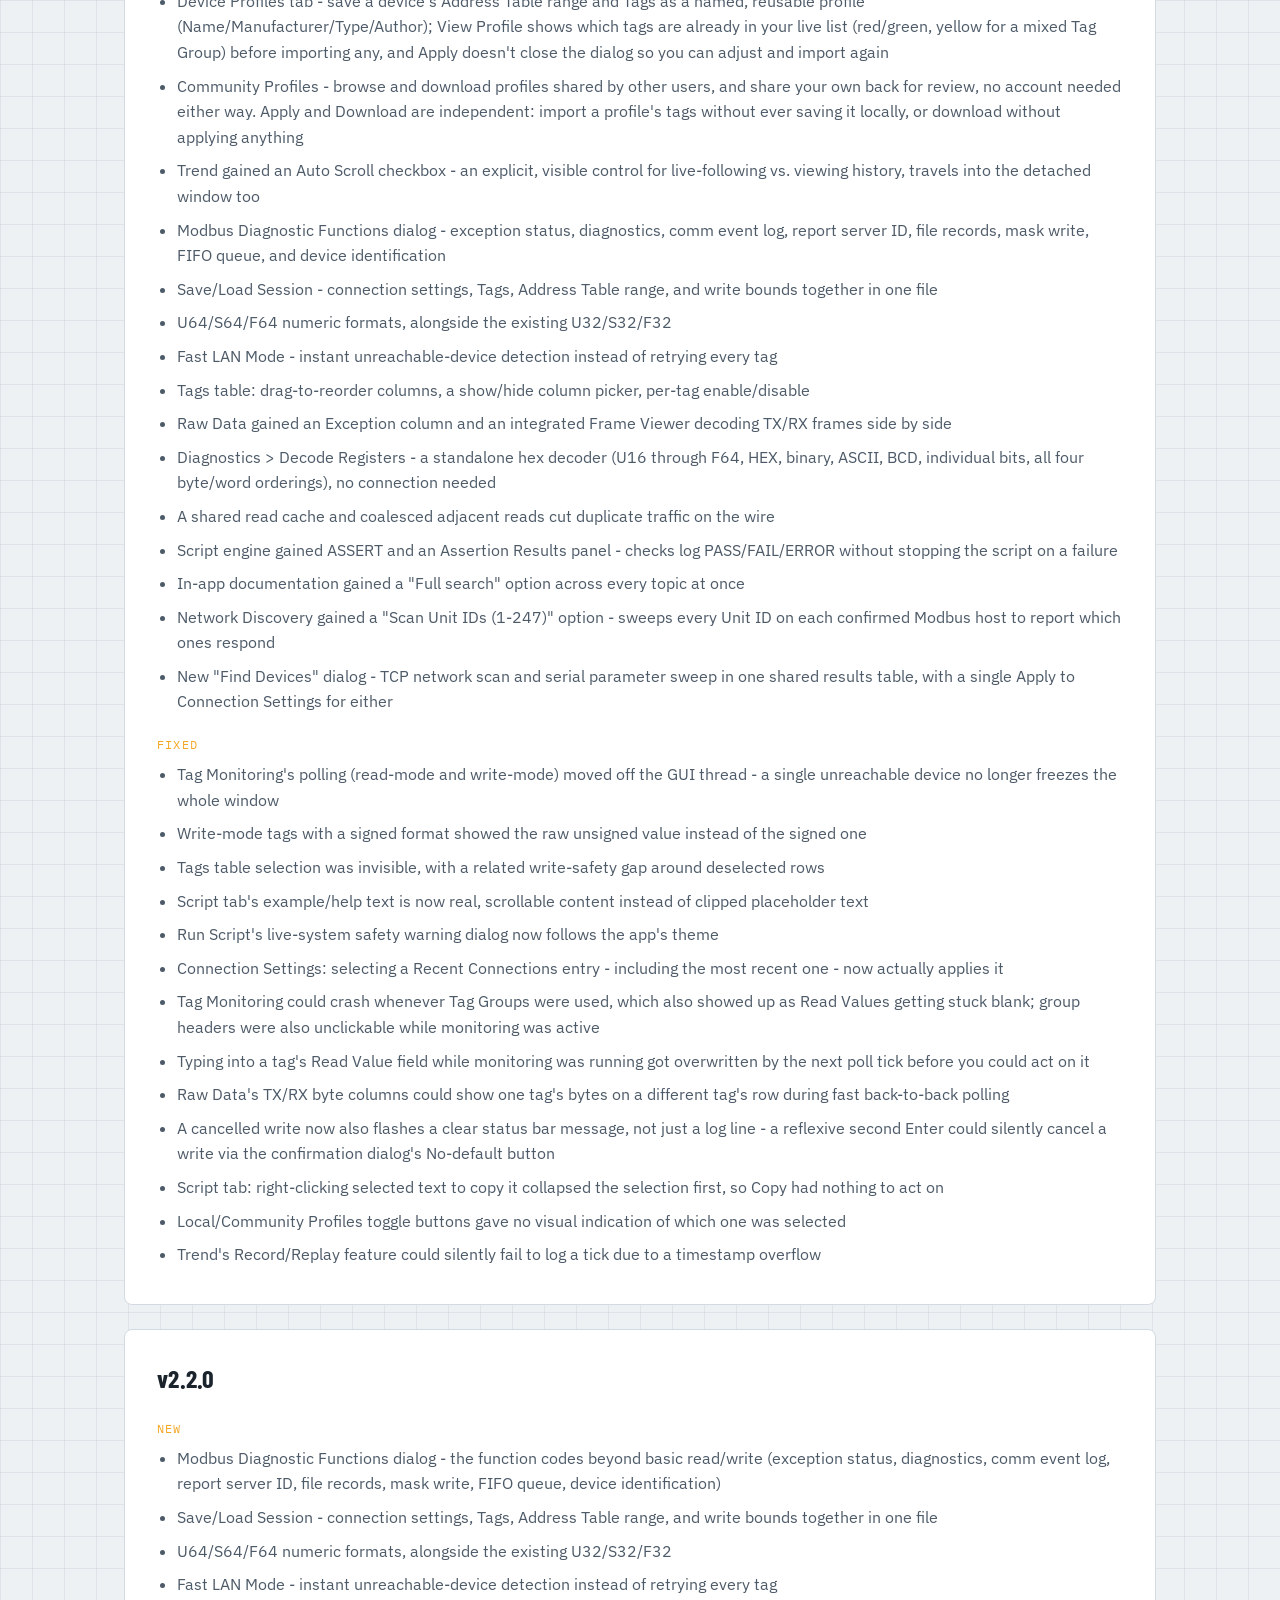
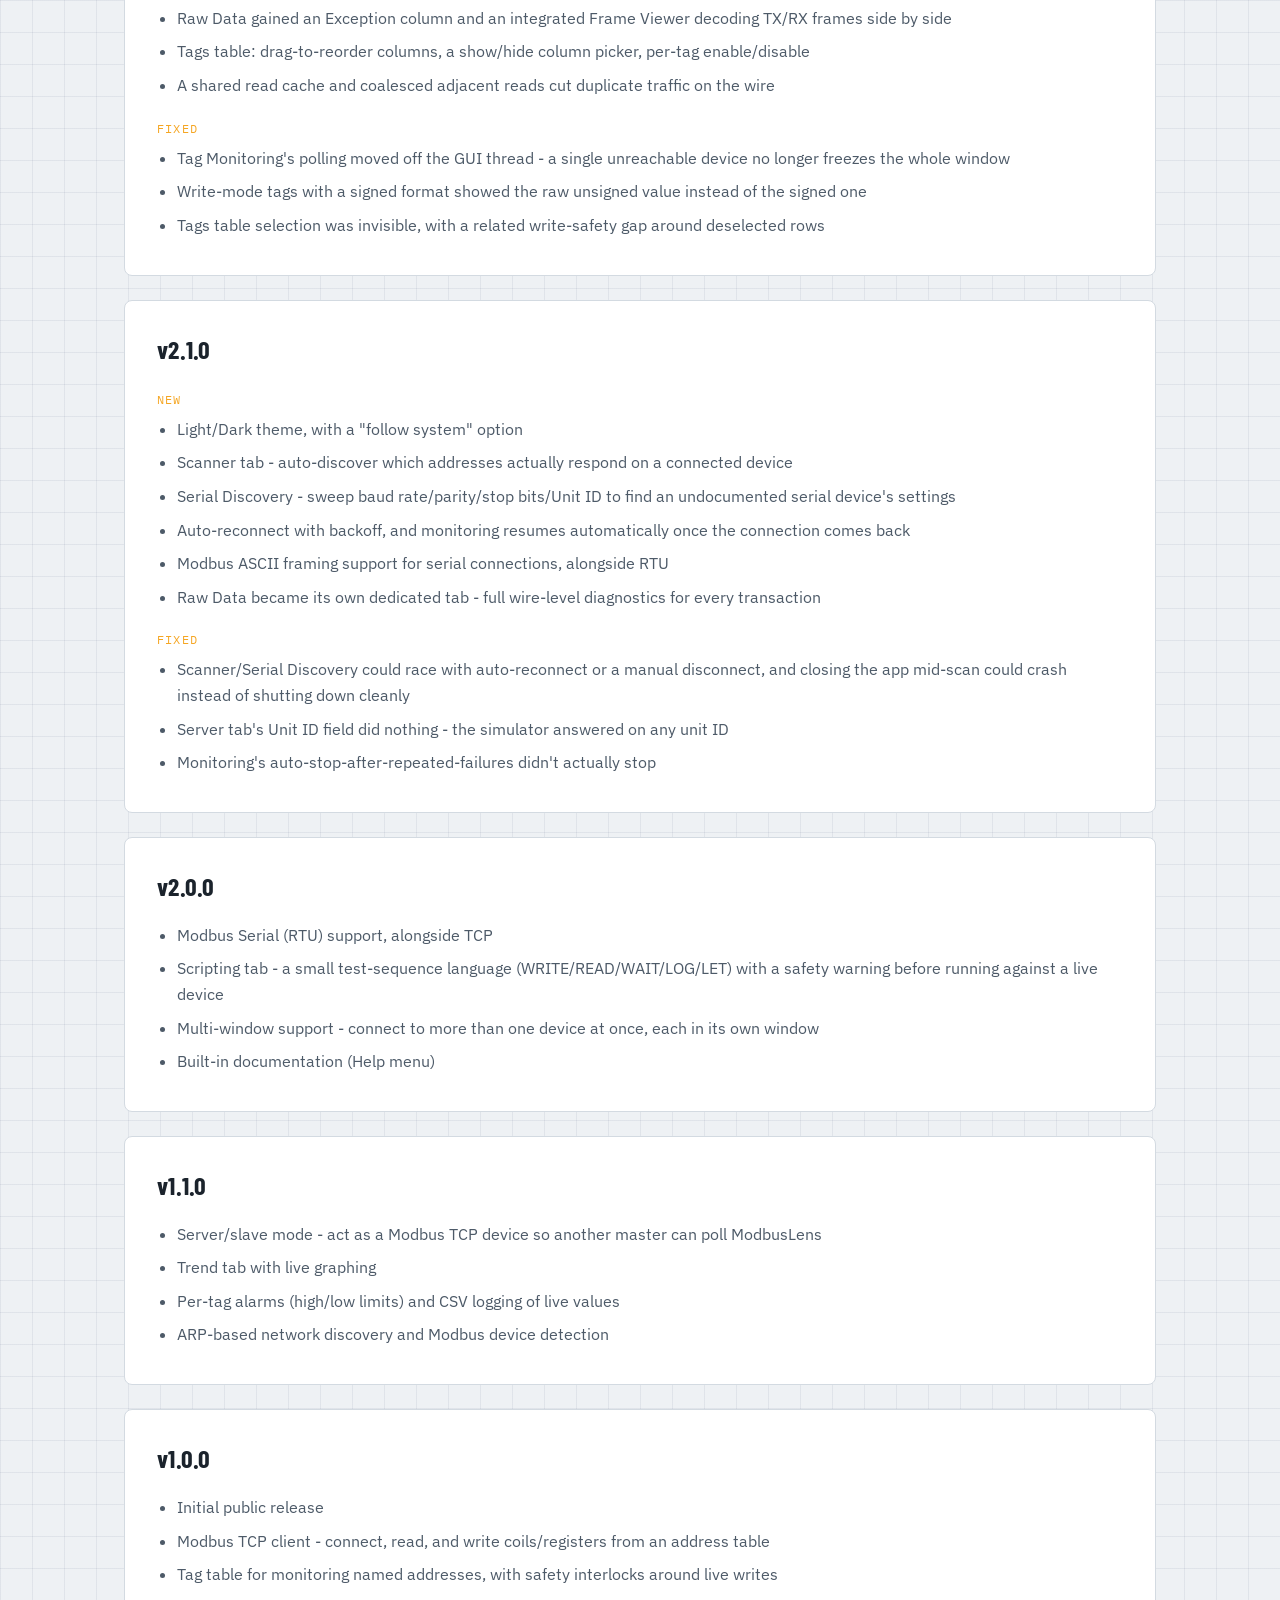
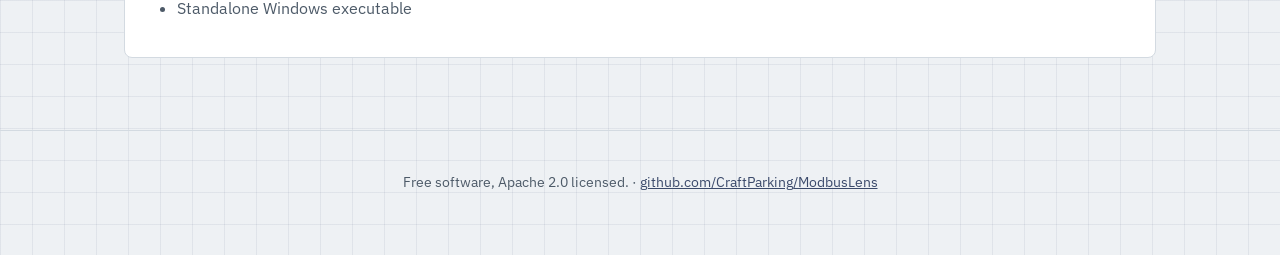
==== commit 06c5f0c8: "Fetch share key from GitHub" ====
--- a/docs/changelog.html
+++ b/docs/changelog.html
@@ -66,7 +66,7 @@
 <li>Auto-reconnect now reliably notices a dropped TCP link instead of leaving it flagged connected</li>
 <li>Script tag-name reads/writes hit the correct register (a one-off addressing bug)</li>
 <li>Tags table mouse-wheel scrolling no longer changes the dropdown/number box under the pointer</li>
-<li>Share to Community works again, with clearer failure messages</li>
+<li>Share to Community works again, with clearer failure messages; its submission key is now looked up from the project's GitHub, so it can be updated without a new release</li>
 <li>Scanner no longer aborts the whole scan on an address that times out with no response (common on a flaky link) - it narrows down the same way as a device exception instead, marking an address that's still inconclusive a third color rather than stopping the rest of the range</li>
 </ul>
 </article>
